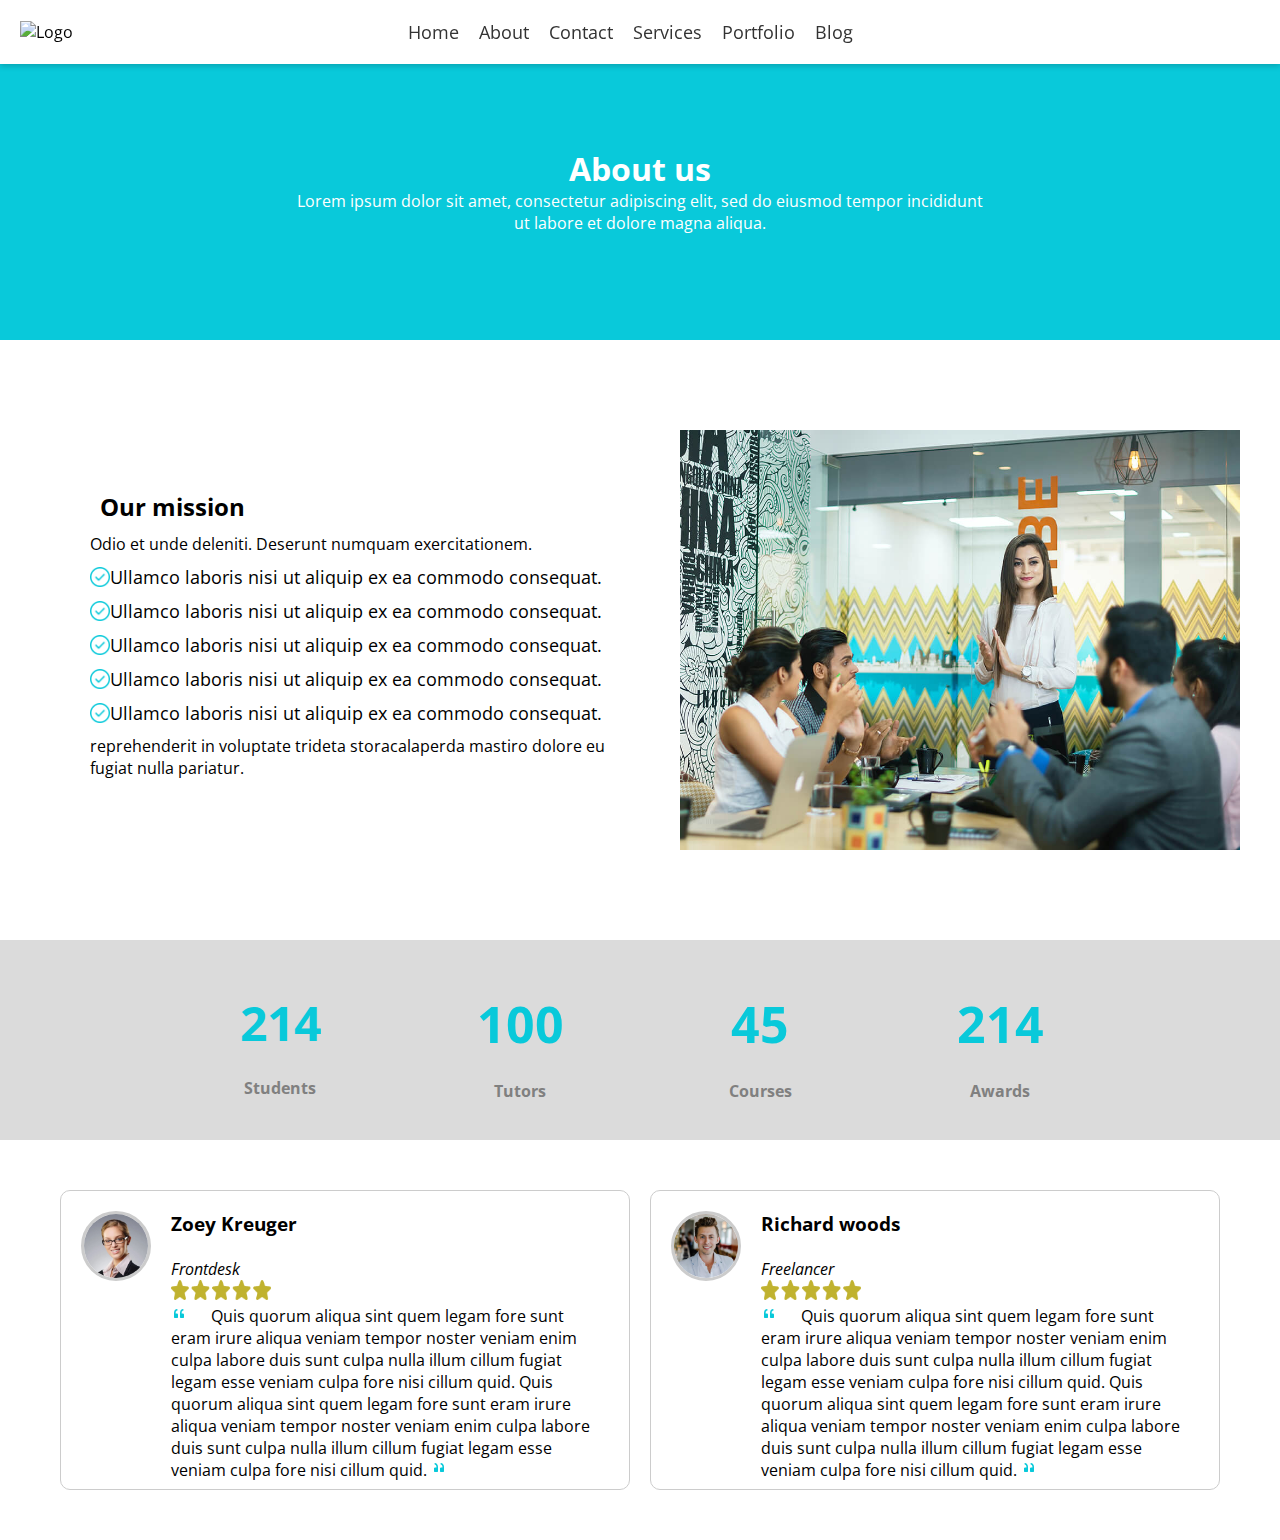
==== about.html @ 0c33c1e6 "dfv" ====
<!DOCTYPE html>
<html lang="en">
<head>
    <meta charset="UTF-8">
    <meta name="viewport" content="width=device-width, initial-scale=1.0">
    <title>Document</title>
    <link rel="stylesheet" href="style.css">
  <!-- fonts -->
    <link href="https://fonts.googleapis.com" rel="preconnect">
  <link href="https://fonts.gstatic.com" rel="preconnect" crossorigin>
  <link href="https://fonts.googleapis.com/css2?family=Open+Sans:ital,wght@0,300;0,400;0,500;0,600;0,700;0,800;1,300;1,400;1,500;1,600;1,700;1,800&family=Poppins:ital,wght@0,100;0,200;0,300;0,400;0,500;0,600;0,700;0,800;0,900;1,100;1,200;1,300;1,400;1,500;1,600;1,700;1,800;1,900&family=Raleway:ital,wght@0,100;0,200;0,300;0,400;0,500;0,600;0,700;0,800;0,900;1,100;1,200;1,300;1,400;1,500;1,600;1,700;1,800;1,900&display=swap" rel="stylesheet">

</head>
<body>
  <div class="aboutpage-container">
      <header id="header" class="header d-flex align-items-center sticky-top">
          <div class="container-fluid container-xl position-relative d-flex align-items-center">
      
            <a href="index.html" class="logo d-flex align-items-center me-auto">
              <!-- Uncomment the line below if you also wish to use an image logo -->
              <!-- <img src="assets/img/logo.png" alt=""> -->
              <!-- <h1 class="sitename">Mentor</h1> -->
            </a>
      
            <nav class="navbar">
              <div class="logo">
                <img src="" alt="Logo">
              </div>
              <ul>
                <li><a href="/index.html">Home</a></li>
                <li><a href="/about.html">About</a></li>
                <li><a href="#">Contact</a></li>
                <li><a href="#">Services</a></li>
                <li><a href="#">Portfolio</a></li>
                <li><a href="#">Blog</a></li>
              </ul>
            </nav>
            <!-- <a class="btn-getstarted" href="courses.html">Get Started</a> -->
      
          </div>
        </header>

        <div class="aboutpage-huge-hero">
          <h1>About us</h1>
          <p>Lorem ipsum dolor sit amet, consectetur adipiscing elit, sed do eiusmod tempor incididunt<br> ut labore et dolore magna aliqua.</p>
        </div>

        <section class="about-section">
          <div class="about-fill">
            <div class="about-text">
              <h2>Our mission</h2>
              <p>Odio et unde deleniti. Deserunt numquam exercitationem.</p>
                <li><img src="./img/check-mark.png" id="check-mark"> Ullamco laboris nisi ut aliquip ex ea commodo consequat. </li>
                <li><img src="./img/check-mark.png" id="check-mark"> Ullamco laboris nisi ut aliquip ex ea commodo consequat. </li>
                <li><img src="./img/check-mark.png" id="check-mark"> Ullamco laboris nisi ut aliquip ex ea commodo consequat. </li>
                <li><img src="./img/check-mark.png" id="check-mark"> Ullamco laboris nisi ut aliquip ex ea commodo consequat. </li>
                <li><img src="./img/check-mark.png" id="check-mark"> Ullamco laboris nisi ut aliquip ex ea commodo consequat. </li>
                <p>reprehenderit in voluptate trideta storacalaperda mastiro dolore eu fugiat nulla pariatur.</p>
            </div>
            <img src="./img/about-2.jpg">
          </div>
        </section>

        <section class="counting-numbers">
          <div class="counter-container">
            <div class="inner-counting-numbers">
              <h1 id="counter">0</h1>
              <br>
              <p id="counter-text"><b>Students</b></p>
            </div>
            <div class="inner-counting-numbers">
              <h1>0</h1>
              <br>
              <p id="counter-text"><b>Tutors</b></p>
            </div>
            <div class="inner-counting-numbers">
              <h1>0</h1>
              <br>
              <p id="counter-text"><b>Courses</b></p>
            </div>
            <div class="inner-counting-numbers">
              <h1>0</h1>
              <br>
              <p id="counter-text"><b>Awards</b></p>
            </div>
          </div>
        </section>


        <div class="outer-carousel-container">
          <div class="carousel-container">
            <div class="carousel-track">
              <div class="carousel-item">
                <img src="./img/testimonials/testimonials-1.jpg" id="testimonial-img">
                <div class="carousel-item-content">
                  <h3>Desmond Wesley</h3><br>
                  <p><i>Freelancer</i></p>
                  <img src="./img/rating stars.png" id="rating-stars">
                  <p>
                    <img src="./img/Quote.png">
                  <span>Quis quorum aliqua sint quem legam fore sunt eram irure aliqua veniam tempor noster veniam enim culpa labore duis sunt culpa nulla illum cillum fugiat legam esse veniam culpa fore nisi cillum quid. Quis quorum aliqua sint quem legam fore sunt eram irure aliqua veniam tempor noster veniam enim culpa labore duis sunt culpa nulla illum cillum fugiat legam esse veniam culpa fore nisi cillum quid.</span>
                  <img src="./img/quote2.png">
                  </p>
                </div>
              </div>

              <div class="carousel-item">
                <img src="./img/testimonials/testimonials-2.jpg" id="testimonial-img">
                <div class="carousel-item-content">
                  <h3>Anna Zoe</h3><br>
                  <p><i>Web developer</i></p>
                  <img src="./img/rating stars.png" id="rating-stars">
                  <p>
                    <img src="./img/Quote.png">
                  <span>Quis quorum aliqua sint quem legam fore sunt eram irure aliqua veniam tempor noster veniam enim culpa labore duis sunt culpa nulla illum cillum fugiat legam esse veniam culpa fore nisi cillum quid. Quis quorum aliqua sint quem legam fore sunt eram irure aliqua veniam tempor noster veniam enim culpa labore duis sunt culpa nulla illum cillum fugiat legam esse veniam culpa fore nisi cillum quid.</span>
                  <img src="./img/quote2.png">
                  </p>
                </div>
              </div>

              <div class="carousel-item">
                <img src="./img/testimonials/testimonials-3.jpg" id="testimonial-img">
                <div class="carousel-item-content">
                  <h3>Zoey  Kreuger</h3><br>
                  <p><i>Frontdesk</i></p>
                  <img src="./img/rating stars.png" id="rating-stars">
                  <p>
                    <img src="./img/Quote.png">
                  <span>Quis quorum aliqua sint quem legam fore sunt eram irure aliqua veniam tempor noster veniam enim culpa labore duis sunt culpa nulla illum cillum fugiat legam esse veniam culpa fore nisi cillum quid. Quis quorum aliqua sint quem legam fore sunt eram irure aliqua veniam tempor noster veniam enim culpa labore duis sunt culpa nulla illum cillum fugiat legam esse veniam culpa fore nisi cillum quid.</span>
                  <img src="./img/quote2.png">
                  </p>
                </div>
              </div>

              <div class="carousel-item">
                <img src="./img/testimonials/testimonials-4.jpg" id="testimonial-img">
                <div class="carousel-item-content">
                  <h3>Richard woods</h3><br>
                  <p><i>Freelancer</i></p>
                  <img src="./img/rating stars.png" id="rating-stars">
                  <p>
                    <img src="./img/Quote.png">
                  <span>Quis quorum aliqua sint quem legam fore sunt eram irure aliqua veniam tempor noster veniam enim culpa labore duis sunt culpa nulla illum cillum fugiat legam esse veniam culpa fore nisi cillum quid. Quis quorum aliqua sint quem legam fore sunt eram irure aliqua veniam tempor noster veniam enim culpa labore duis sunt culpa nulla illum cillum fugiat legam esse veniam culpa fore nisi cillum quid.</span>
                  <img src="./img/quote2.png">
                  </p>
                </div>
              </div>

              <div class="carousel-item">
                <img src="./img/testimonials/testimonials-5.jpg" id="testimonial-img">
                <div class="carousel-item-content">
                  <h3>John Larson</h3><br>
                  <p><i>Entrepreneur</i></p>
                  <img src="./img/rating stars.png" id="rating-stars">
                  <p>
                    <img src="./img/Quote.png">
                  <span>Quis quorum aliqua sint quem legam fore sunt eram irure aliqua veniam tempor noster veniam enim culpa labore duis sunt culpa nulla illum cillum fugiat legam esse veniam culpa fore nisi cillum quid. Quis quorum aliqua sint quem legam fore sunt eram irure aliqua veniam tempor noster veniam enim culpa labore duis sunt culpa nulla illum cillum fugiat legam esse veniam culpa fore nisi cillum quid.</span>
                  <img src="./img/quote2.png">
                  </p>
                </div>
              </div>
              
            </div>
          </div>
        </div>  
  </div>   
  <script src="/main.js"></script> 
</body>
</html>
---- style.css ----
*{
    padding: 0;
    margin: 0;
    box-sizing: border-box;
}
/* FONTS */
:root {
    --default-font: "Open Sans",  system-ui, -apple-system, "Segoe UI", Roboto, "Helvetica Neue", Arial, "Noto Sans", "Liberation Sans", sans-serif, "Apple Color Emoji", "Segoe UI Emoji", "Segoe UI Symbol", "Noto Color Emoji";
    --heading-font: "Raleway",  sans-serif;
    --nav-font: "Poppins",  sans-serif;
  }

body{
    font-family: var(--default-font);
}

.container{
    width:inherit;
    height: inherit;
}
/* HEAD START */
.navbar {
  position: fixed;
  top: 0;
  left: 0;
  width: 100%;
  background-color: #fff;
  padding: 10px;
  display: flex;
  justify-content: space-between;
  align-items: center;
  z-index: 1000;
  box-shadow: 0px 2px 6px rgba(0, 0, 0, 0.2);
}

.logo {
  position: absolute;
  left: 20px;
}

.logo img {
  width: 40px;
  height: 40px;
}

.navbar ul {
  list-style: none;
  margin: 0;
  padding: 0;
  display: flex;
  justify-content: center;
  width: 100%;
}

.navbar li {
  margin-right: 20px;
}

.navbar a {
  color: #333;
  text-decoration: none;
}

.navbar a:hover {
  color: #007bff;
}

.navbar a.active {
  color: #007bff;
}
/* HEAD END */


h2{
    padding: 10px;
    margin-right: 250px;
}

/* ***************HERO START**************** */
.pic{
    height: 600px;
    background-image: url(/img/hero-bg.jpg);
    background-size: cover;
    background-position-y: 20%; 
    display: flex;
    align-items: center;
}

.inner-pic{
    padding-left: 70px;
    color: white;
}

.get-started-btn{
    padding: 10px 20px 10px 20px;
    background-color: transparent;
    border: solid white 3px;
    border-radius: 20px;
    color: white;
}

.get-started-btn:hover{
  background-color: #09c9da;
  border-style: none;
}
/* ***************HERO END**************** */

.text-1{
  height: 450px;
  width: inherit;
  display: flex;
  margin-top: 50px;
}

.inner-text{
  height: 100%;
  width: 50%;
  margin-left: 50px;
}

.inner-text-img{
  height: 100%;
  width: 50%;
  margin-right: 50px;
  background-image: url(/img/about.jpg);
  background-size: cover;
}

.read-more{
  padding: 10px 20px 10px 20px;
  background-color: #09c9da;
  color: white;
  border-style: none;
  border-radius: 20px;
  cursor: pointer;
}

.read-more:hover{
  border: solid 2px;
  background-color: white;
  color: black;
  cursor: pointer;
}

.counting-numbers{
  width: 100%;
  height: 200px;
  display: flex;
  margin-top: 50px;
  background-color: #dbdbdb;
  justify-content: center;
  /* justify-content: space-between;  */
}

.inner-counting-numbers {
  width: 200px;
  padding: 30px;
  flex-direction: column; 
  align-items: center;
  justify-content: center;
  display: inline-block; 
  margin: 20px; 
  text-align: center;
}

.counter-container{
  display: flex;
  flex-direction: row;
}

#counter {
  font-size: 48px;
  font-weight: bold;
}

.counting {
  animation: count 2s ease-in-out;
}

.inner-counting-numbers h1 {
  font-size:  50px;
  font-weight: bold;
  color: #09c9da;
  text-align: center
}
.inner-counting-numbers p {
  text-align: center;
}

@keyframes count {
  0% {
    content: "0";
  }
  100% {
    content: "1550";
  }
}

#counter-text{
  color: grey;
}


/* **************WHY US************** */
.why-us-section{
  margin-top: 50px;
  height: 500px;
  padding: 30px;
  display: flex;
  /* justify-content: space-between; */
  justify-content: center;
}

.why-us-container{
  height: 100%;
  display: flex;
  justify-content: center;
  width: 100%;
}

.big-about-us{
  width: 350px;
  height: 100%;
  padding: 20px;
  display: flex;
  justify-content: center;
  flex-direction: column;
  background-color: #007bff;
  color: white;
}


#why-us-head{
  margin-bottom: 30px;
}

#why-us-text{
  margin-bottom: 40px;
}

.small-about-us{
  padding: 20px;
  height: inherit;
  width: 250px;
  text-align: center;
  margin-left: 20px;
  margin-right: 20px;
  border: solid 1px rgb(218, 218, 218);
}

#about-head{
  margin-bottom: 20px;
}

/* **************WHY US END************** */

/* **************FADE IN************** */
.small-about-us {
  opacity: 0;
  transform: translateY(20px);
  transition: opacity 0.5s, transform 0.5s;
}

.small-about-us.scroll-in {
  animation: fadeInAndSlideUp 1s forwards;
}

@keyframes fadeInAndSlideUp {
  0% {
    opacity: 0;
    transform: translateY(20px);
  }
  100% {
    opacity: 1;
    transform: translateY(0);
  }
}
/* ***********COURSES SECTION START********** */

.courses-section{
  width: 100;
  height: 700px;
  padding: 60px;
}

.course-container{
  display: flex;
  justify-content: space-between;
  height: 95%;
  margin-top: 10px;
}



.inner-courses{
  display: flex;
  flex-direction: column;
  border: solid 1px rgb(218, 218, 218);
  border-radius: 10px;
  height: 100%;
  width: 350px;
  transition: transform 0.5s;
}

.inner-courses:hover {
  transform: scale(1.1);
}

.pic-course{
  height: 50%;
}

#course-pic{
  width: 100%;
  height: 100%;
  border-radius:  10px 10px 0 0;
}

.course-content{
  height: 50%;
  padding: 15px;
}

.inner-course-head{
  height: 30px;
  display: flex;
  justify-content: space-between;
  margin-bottom: 20px;
}
#inner-course-head-price{
  font-size: 18px;
}

span{
  margin-left: 20px;
}

.course-name{
  height: 30px;
  padding-left: 20px;
  padding-right: 20px;
  padding-top: 5px;
  padding-bottom: 5px;
  background-color: #09c9da;
  color: white;
  border-radius: 5px;
  border-style: none;
  cursor: pointer;
}

#description{
  margin-bottom: 20px;
}

#pfp{
  height: 100%;
  width: 50px;
  border-radius: 50px;
}

.course-info-pfp{
  width:100px;
  height: 100%;
  display: flex;
  align-items: center;
}

.course-info{
  width: 100%;
  display: flex;
  flex-direction: row;
  height: 50px;
  margin-top: 10px;
}

.likes{
  height: 100%;
  margin-left: 112px;
  height: 100%;
  display: flex;
  align-items: center;
  justify-content: space-between;
}
.james{
  margin-left: 10px;
}

/* ***********COURSES SECTION END********** */


/* ***********TRAINERS SECTION START********** */

.trainers-section{
  height: 600px;
  padding: 60px;
}

.trainers-container{
  height: 100%;
  width: 100%;
  display: flex;
  justify-content: space-between;
}

.trainers-head{
  /* margin-bottom: 40px; */
  width: 100%;
  padding-left: 60px;
  color: #09c9da;
}

.inner-trainers{
  height: 100%;
  border: solid 1px rgb(218, 218, 218);
  width: 250px;
  border-radius:10px;
  transition: transform 1s
}

.inner-trainers:hover {
  transform: scale(1.2);
}

.inner-trainers-picture{
  height: 50%;
  background-position: cover;
  border-top-left-radius: 10px;
  border-top-right-radius: 10px;
}

#inner-trainers-image{
  height: 100%;
  width: 100%;
  border-top-left-radius: 10px;
  border-top-right-radius: 10px;
}

.trainers-content{
  padding: 20px;
  text-align: center;
  height: 50%;
  display: grid;
  place-items: center;
}


.contact-trainer{
  margin-top: 10px;
  color: white;
  background-color: #09c9da;
  border-style: none;
  height: 30px;
  width: 100px;
  border-radius: 10px;
  cursor: pointer;
}


/* ***********TRAINERS SECTION END********** */



/* ***********ABOUT PAGE START********** */

.aboutpage-container{
  height: 100%;
  width: 100%;
}

.aboutpage-huge-hero{
  height: 300px;
  width: 100%;
  margin-top: 40px;
  background-color: #09c9da;
  color: white;
  text-align: center;
  display: flex;
  justify-content: center;
  align-items: center;
  flex-direction: column;
}


.about-section{
  width: 100%;
  height: 500px;
  margin-top: 50px;
  padding: 40px;
}

.about-fill{
  height: 100%;
  width: 100%;
  display: flex;
}

.about-text{
  height: 100%;
  width: 70%;
  padding: 50px;
}

li{
  list-style: none;
  display: flex;
  align-items: center;
  margin-top: 10px;
  margin-bottom: 10px;
  font-size: 18px;
}

#check-mark{
  height: 20px;
  width: 20px;
}


/* **********Caurosel start*********** */

.outer-carousel-container{
  width: 100%;
  padding: 50px;
  height: 400px;
}

.carousel-container {
  width: 100%;
  overflow: hidden;
  height: 100%;
}

.carousel-track {
  display: flex;
  transition: transform 0.5s ease;
  height: 100%;
}

.carousel-item {
  flex: 0 0 calc(50% - 20px); 
  height: 100%; 
  padding: 20px;
  box-sizing: border-box;
  margin: 0 10px;
  border: 1px solid #ccc;
  display: flex;
  border-radius: 10px;
}

#testimonial-img{
  height: 70px;
  width: 70px;
  border-radius: 50px;
  border: solid 3px #ccc;
}

.carousel-item-content{
  width: 80%;
  margin-left:20px;
}

#rating-stars{
  width: 100px;
  height: 20px;
}





/* *********FOOTER*********** */
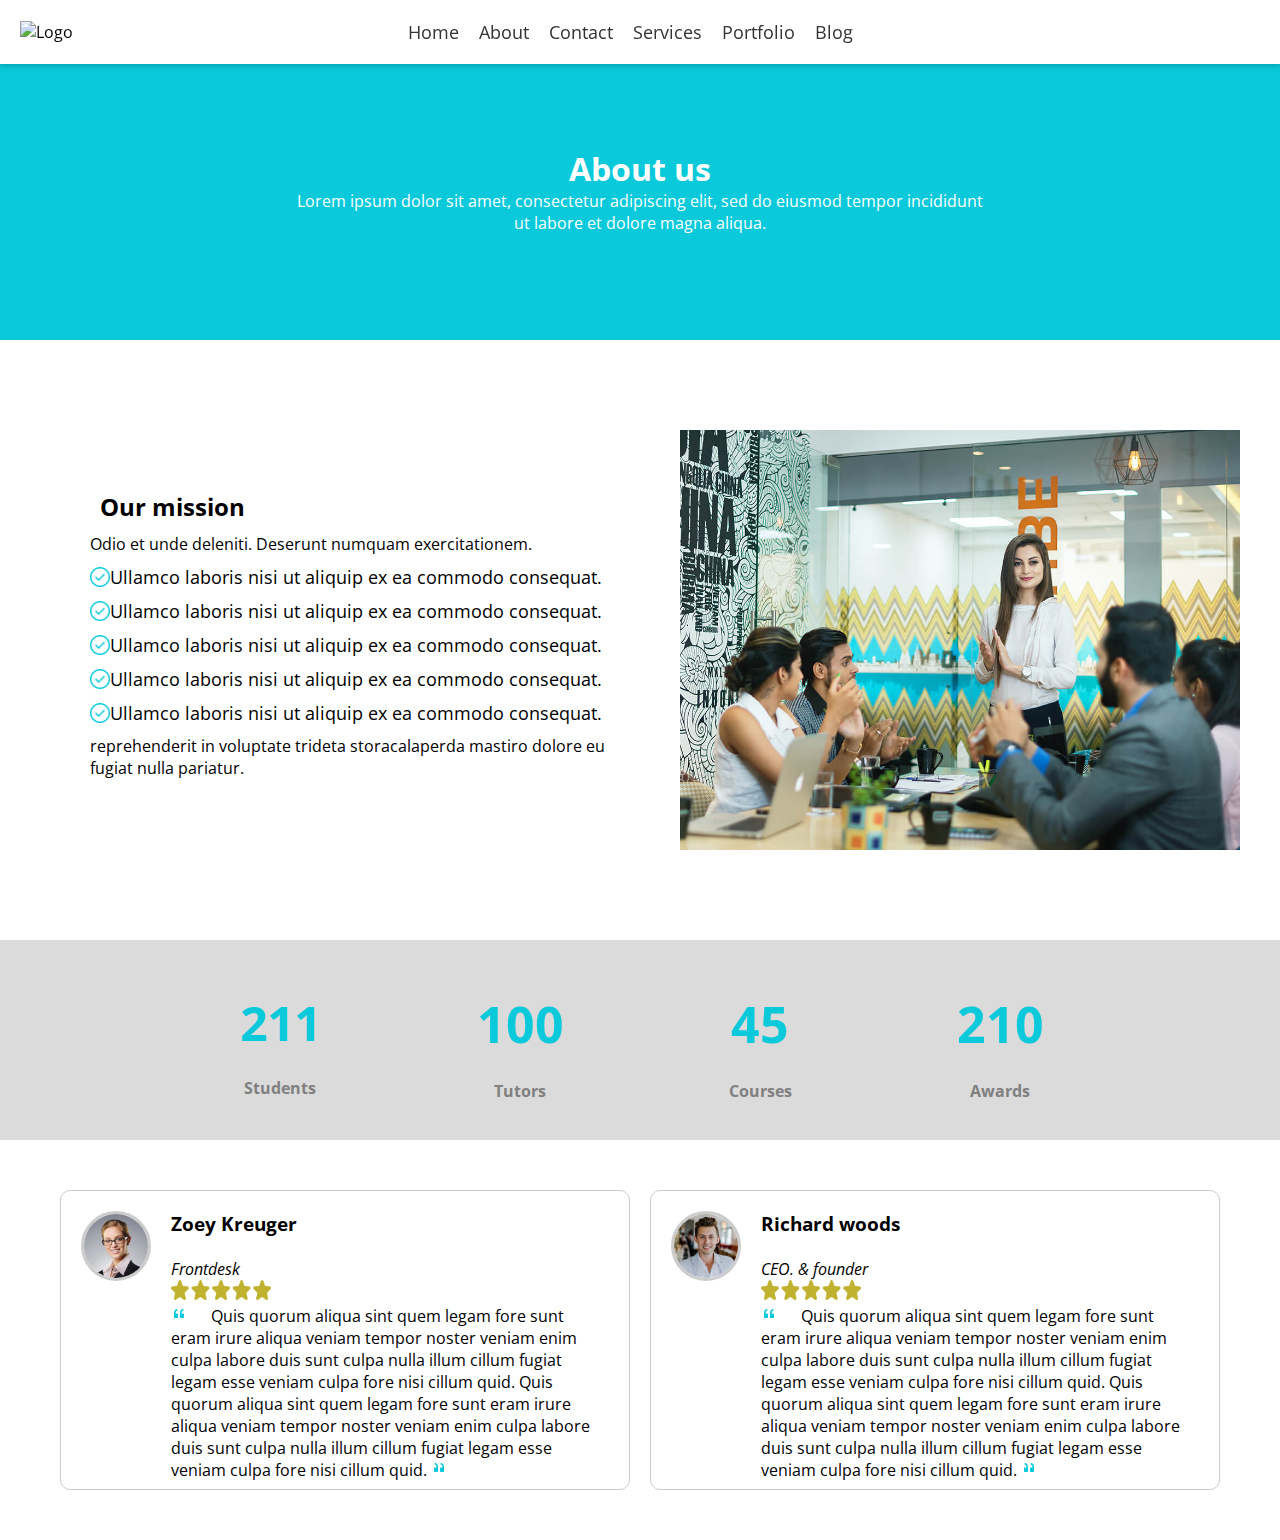
==== commit 915f71ab: "sd" ====
--- a/about.html
+++ b/about.html
@@ -136,7 +136,7 @@
                 <img src="./img/testimonials/testimonials-4.jpg" id="testimonial-img">
                 <div class="carousel-item-content">
                   <h3>Richard woods</h3><br>
-                  <p><i>Freelancer</i></p>
+                  <p><i>CEO. & founder</i></p>
                   <img src="./img/rating stars.png" id="rating-stars">
                   <p>
                     <img src="./img/Quote.png">
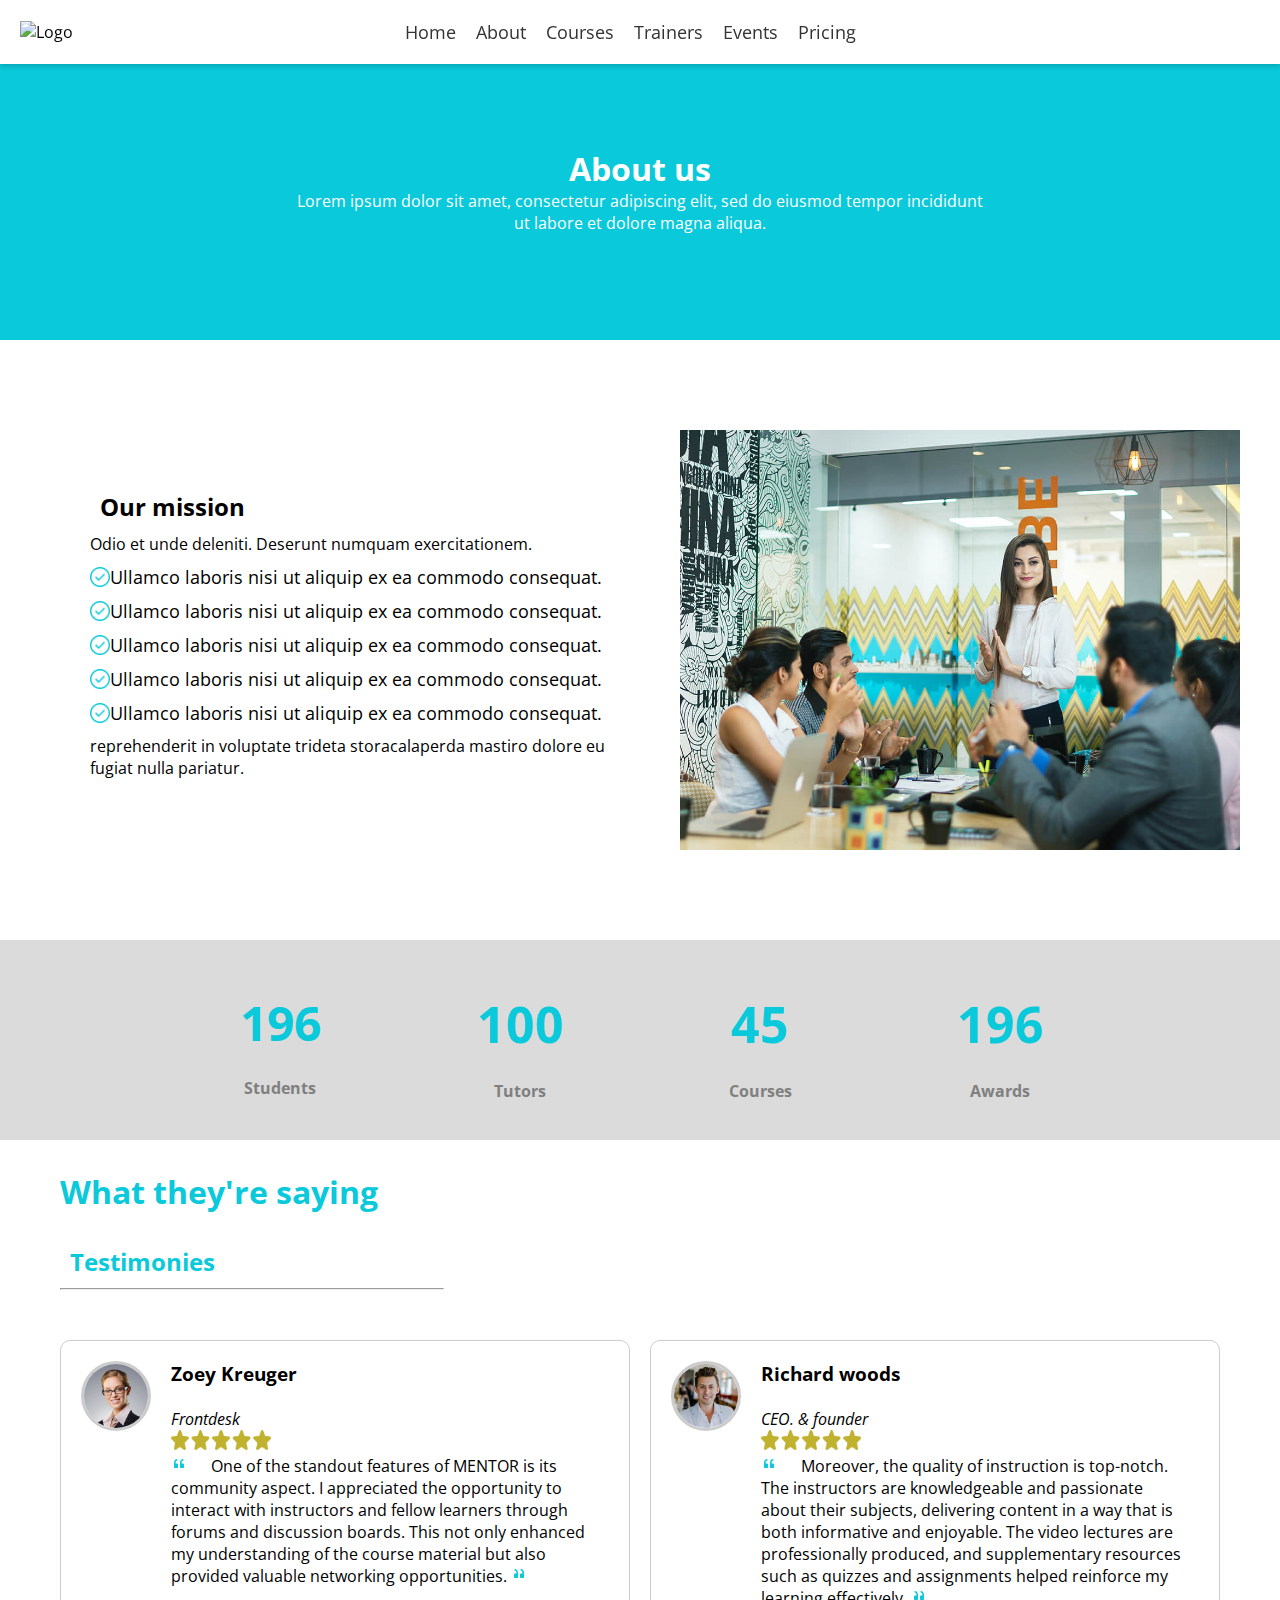
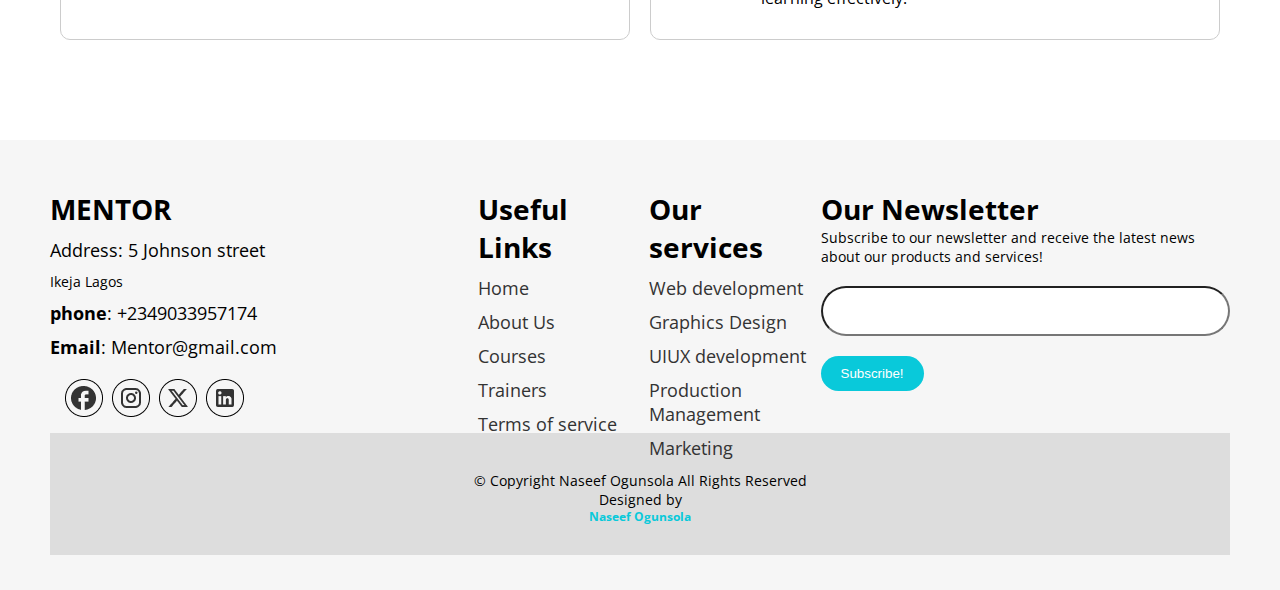
==== commit 349f0109: "dgt" ====
--- a/about.html
+++ b/about.html
@@ -29,10 +29,10 @@
               <ul>
                 <li><a href="/index.html">Home</a></li>
                 <li><a href="/about.html">About</a></li>
-                <li><a href="#">Contact</a></li>
-                <li><a href="#">Services</a></li>
-                <li><a href="#">Portfolio</a></li>
-                <li><a href="#">Blog</a></li>
+                <li><a href="/courses.html">Courses</a></li>
+                <li><a href="/trainers.html">Trainers</a></li>
+                <li><a href="#">Events</a></li>
+                  <li><a href="#">Pricing</a></li>
               </ul>
             </nav>
             <!-- <a class="btn-getstarted" href="courses.html">Get Started</a> -->
@@ -86,6 +86,11 @@
           </div>
         </section>
 
+        <div class="test">
+          <h1>What they're saying</h1><br>
+          <h2>Testimonies</h2><hr>
+
+        </div>
 
         <div class="outer-carousel-container">
           <div class="carousel-container">
@@ -98,7 +103,7 @@
                   <img src="./img/rating stars.png" id="rating-stars">
                   <p>
                     <img src="./img/Quote.png">
-                  <span>Quis quorum aliqua sint quem legam fore sunt eram irure aliqua veniam tempor noster veniam enim culpa labore duis sunt culpa nulla illum cillum fugiat legam esse veniam culpa fore nisi cillum quid. Quis quorum aliqua sint quem legam fore sunt eram irure aliqua veniam tempor noster veniam enim culpa labore duis sunt culpa nulla illum cillum fugiat legam esse veniam culpa fore nisi cillum quid.</span>
+                  <span>I have thoroughly enjoyed using MENTOR for my learning journey. This platform offers a diverse range of courses that cater to various interests and skill levels, making it suitable for both beginners and advanced learners alike.</span>
                   <img src="./img/quote2.png">
                   </p>
                 </div>
@@ -112,7 +117,7 @@
                   <img src="./img/rating stars.png" id="rating-stars">
                   <p>
                     <img src="./img/Quote.png">
-                  <span>Quis quorum aliqua sint quem legam fore sunt eram irure aliqua veniam tempor noster veniam enim culpa labore duis sunt culpa nulla illum cillum fugiat legam esse veniam culpa fore nisi cillum quid. Quis quorum aliqua sint quem legam fore sunt eram irure aliqua veniam tempor noster veniam enim culpa labore duis sunt culpa nulla illum cillum fugiat legam esse veniam culpa fore nisi cillum quid.</span>
+                  <span>The website's user interface is intuitive and easy to navigate, allowing me to browse through different categories and topics effortlessly. Each course is well-structured with clear learning objectives, comprehensive modules, and engaging content that kept me motivated throughout.</span>
                   <img src="./img/quote2.png">
                   </p>
                 </div>
@@ -126,7 +131,7 @@
                   <img src="./img/rating stars.png" id="rating-stars">
                   <p>
                     <img src="./img/Quote.png">
-                  <span>Quis quorum aliqua sint quem legam fore sunt eram irure aliqua veniam tempor noster veniam enim culpa labore duis sunt culpa nulla illum cillum fugiat legam esse veniam culpa fore nisi cillum quid. Quis quorum aliqua sint quem legam fore sunt eram irure aliqua veniam tempor noster veniam enim culpa labore duis sunt culpa nulla illum cillum fugiat legam esse veniam culpa fore nisi cillum quid.</span>
+                  <span>One of the standout features of MENTOR is its community aspect. I appreciated the opportunity to interact with instructors and fellow learners through forums and discussion boards. This not only enhanced my understanding of the course material but also provided valuable networking opportunities.</span>
                   <img src="./img/quote2.png">
                   </p>
                 </div>
@@ -140,7 +145,7 @@
                   <img src="./img/rating stars.png" id="rating-stars">
                   <p>
                     <img src="./img/Quote.png">
-                  <span>Quis quorum aliqua sint quem legam fore sunt eram irure aliqua veniam tempor noster veniam enim culpa labore duis sunt culpa nulla illum cillum fugiat legam esse veniam culpa fore nisi cillum quid. Quis quorum aliqua sint quem legam fore sunt eram irure aliqua veniam tempor noster veniam enim culpa labore duis sunt culpa nulla illum cillum fugiat legam esse veniam culpa fore nisi cillum quid.</span>
+                  <span>Moreover, the quality of instruction is top-notch. The instructors are knowledgeable and passionate about their subjects, delivering content in a way that is both informative and enjoyable. The video lectures are professionally produced, and supplementary resources such as quizzes and assignments helped reinforce my learning effectively.</span>
                   <img src="./img/quote2.png">
                   </p>
                 </div>
@@ -154,7 +159,7 @@
                   <img src="./img/rating stars.png" id="rating-stars">
                   <p>
                     <img src="./img/Quote.png">
-                  <span>Quis quorum aliqua sint quem legam fore sunt eram irure aliqua veniam tempor noster veniam enim culpa labore duis sunt culpa nulla illum cillum fugiat legam esse veniam culpa fore nisi cillum quid. Quis quorum aliqua sint quem legam fore sunt eram irure aliqua veniam tempor noster veniam enim culpa labore duis sunt culpa nulla illum cillum fugiat legam esse veniam culpa fore nisi cillum quid.</span>
+                  <span>Another aspect I found beneficial is the flexibility MENTOR offers. With on-demand access to courses, I could learn at my own pace and schedule, fitting my studies around other commitments.</span>
                   <img src="./img/quote2.png">
                   </p>
                 </div>
@@ -163,6 +168,67 @@
             </div>
           </div>
         </div>  
+
+
+
+        <section class="footer">
+          <div class="footer-container">
+            <div class="footer-row">
+              <div class="footer-col">
+                <h1>MENTOR</h1>
+                <ol>
+                  <li>Address: 5 Johnson street</li>
+                  Ikeja Lagos
+                  <br>
+                  <li><b>phone</b>: +2349033957174</li>
+                  <li><b>Email</b>: Mentor@gmail.com</li>
+                  <div class="socials">
+                    <a href="#"><img src="./img/facebook.png" id="socials"></a>
+                    <a href="#"><img src="./img/instagram.png" id="socials"></a>
+                    <a href="#"><img src="./img/twitter.png" id="socials"></a>
+                    <a href="#"><img src="./img/linked in.png" id="socials"></a>
+                  </div>
+                </ol>
+              </div>
+
+              <div class="footer-col2">
+                <H1>Useful Links</H1>
+                <li><a href="/index.html" id="footer-links">Home</a> </li>
+                <li><a href="/about.html" id="footer-links">About Us</a> </li>
+                <li><a href="/courses.html" id="footer-links">Courses</a> </li>
+                <li><a href="/index.html" id="footer-links">Trainers</a> </li>
+                <li><a href="/index.html" id="footer-links">Terms of service</a> </li>
+              </div>
+
+              <div class="footer-col2">
+                <H1>Our services</H1>
+                <li><a href="/index.html" id="footer-links">Web development</a> </li>
+                <li><a href="/about.html" id="footer-links">Graphics Design</a> </li>
+                <li><a href="/courses.html" id="footer-links">UIUX development</a> </li>
+                <li><a href="/index.html" id="footer-links">Production Management</a> </li>
+                <li><a href="/index.html" id="footer-links">Marketing</a> </li>
+              </div>
+
+              <div class="newsletter">
+                <h1>Our Newsletter</h1>
+                <p>Subscribe to our newsletter and receive the latest news about our products and services!</p>
+
+                <div class="newsletter-form">
+                  <form>
+                    <input type="text">
+                  </form>
+                </div>
+                <button id="subscribe"> Subscribe!</button>
+              </div>
+            </div>
+            <div class="copyright">
+              <br>
+              <br>
+             <p> © Copyright Naseef Ogunsola All Rights Reserved</p>
+            <p>Designed by <h5 id="copyright-name"><a href="https://zenmode281.github.io/social-links-profile-main/"> Naseef Ogunsola</a></h5></p>
+            </div>
+          </div>
+        </section>
   </div>   
   <script src="/main.js"></script> 
 </body>
--- a/style.css
+++ b/style.css
@@ -62,11 +62,11 @@
 }
 
 .navbar a:hover {
-  color: #007bff;
+  color: #09c9da;
 }
 
 .navbar a.active {
-  color: #007bff;
+  color: #09c9da;
 }
 /* HEAD END */
 
@@ -79,7 +79,7 @@
 /* ***************HERO START**************** */
 .pic{
     height: 600px;
-    background-image: url(/img/hero-bg.jpg);
+    background-image: url(./img/hero-bg.jpg);
     background-size: cover;
     background-position-y: 20%; 
     display: flex;
@@ -122,7 +122,7 @@
   height: 100%;
   width: 50%;
   margin-right: 50px;
-  background-image: url(/img/about.jpg);
+  background-image: url(./img/about.jpg);
   background-size: cover;
 }
 
@@ -133,6 +133,7 @@
   border-style: none;
   border-radius: 20px;
   cursor: pointer;
+  margin-top: 5px;
 }
 
 .read-more:hover{
@@ -460,6 +461,110 @@
 
 
 
+/* ***********FOOTER START********** */
+
+.footer{
+  width: 100%;
+  height: 450px;
+  margin-top: 50px;
+  padding: 50px;
+  font-size: 14px;
+  background-color: #f6f6f6;
+  display: flex;
+  flex-direction: column;
+}
+
+.footer-container{
+  height: 70%;
+  width: 100%;
+}
+
+.footer-row{
+  width: 100%;
+  height: 50%;
+  display: flex;
+}
+
+.footer-col{
+  width: 25%;
+  height: 100%;
+  margin-right: 150px;
+}
+
+.socials{
+  width: 100%;
+  margin-left: 10px;
+  margin-top: 20px;
+}
+
+#socials{
+  margin-left: 5px;
+}
+
+.footer-col2{
+  height: 100%;
+  width: 15%;
+  margin-left: 10px;
+}
+
+#footer-links{
+  color: #333;
+  text-decoration: none;
+}
+
+#footer-links:hover{
+  color: #09c9da;
+}
+
+.newsletter{
+  width: 450px;
+  margin-left: 10px;
+}
+
+.newsletter-form{
+  margin-top: 20px;
+  border-radius: 50px;
+  height: 50px;
+}
+
+input{
+  width: 100%;
+  height: 50px;
+  border-radius: 50px;
+}
+
+#subscribe{
+  background-color: #09c9da;
+  color: white;
+  padding-left: 20px;
+  padding-top: 10px;
+  padding-right: 20px;
+  padding-bottom: 10px;
+  margin-top: 20px;
+  border-radius: 50px;
+  border-style: none;
+  cursor: pointer;
+}
+
+.copyright{
+  width: 100%;
+  height: 50%;
+  margin-top: 120px;
+  background-color: rgb(221, 221, 221);
+  text-align: center;
+  display: flex;
+  align-items: center;
+  flex-direction: column;
+}
+
+#copyright-name{
+  color: #09c9da;
+}
+
+a {
+  text-decoration: none;
+  color: #09c9da;
+}
 /* ***********ABOUT PAGE START********** */
 
 .aboutpage-container{
@@ -514,6 +619,12 @@
   width: 20px;
 }
 
+.test{
+  color: #09c9da;
+  width: 30%;
+  margin-left: 60px;
+  margin-top: 30px;
+}
 
 /* **********Caurosel start*********** */
 
@@ -567,8 +678,78 @@
 
 
 
-/* *********FOOTER*********** */
-
-
-
-
+/* *********Trainers page start*********** */
+
+
+.trainers-page-section{
+  width: 100%;
+  height: 800px;
+  border: solid blue 3px;
+  padding: 80px;
+}
+
+
+.trainers-con{
+  height: 100%;
+  width: 100%;
+  border: solid red 2px;
+}
+
+
+
+.trainers-row{
+  border: solid green 2px;
+  width: 100%;
+  height: 50%;
+  display: flex;
+  justify-content: center;
+}
+
+.trainers-page-content{
+  border: solid blue 3px;
+  height: 100%;
+  width: 30%;
+  display: flex;
+  justify-content: center;
+  text-align: center;
+  align-items: center;
+  flex-direction: column;
+  margin-left: 10px;
+  margin-right: 10px;
+  padding: 10px;
+}
+
+#round-trainers{
+  border-radius: 50%;
+  height: 200px;
+  width: 200px;
+  margin-bottom: 10px;
+}
+
+
+.hover-pic {
+  position: relative;
+}
+
+.overlay {
+  position: absolute;
+  top: 0;
+  left: 0;
+  width: 100%;
+  height: 100%;
+  background-color: #000;
+  opacity: 0;
+  transition: opacity 0.3s;
+}
+
+.hover-pic:hover .overlay {
+  opacity: 0.5;
+}
+
+/* #trainers-page-contact-btn{
+  padding:10px 30px 10px 30px;
+  background-color: #09c9da;
+  color: white;
+  border-style: none;
+  margin-top: 10px;
+} */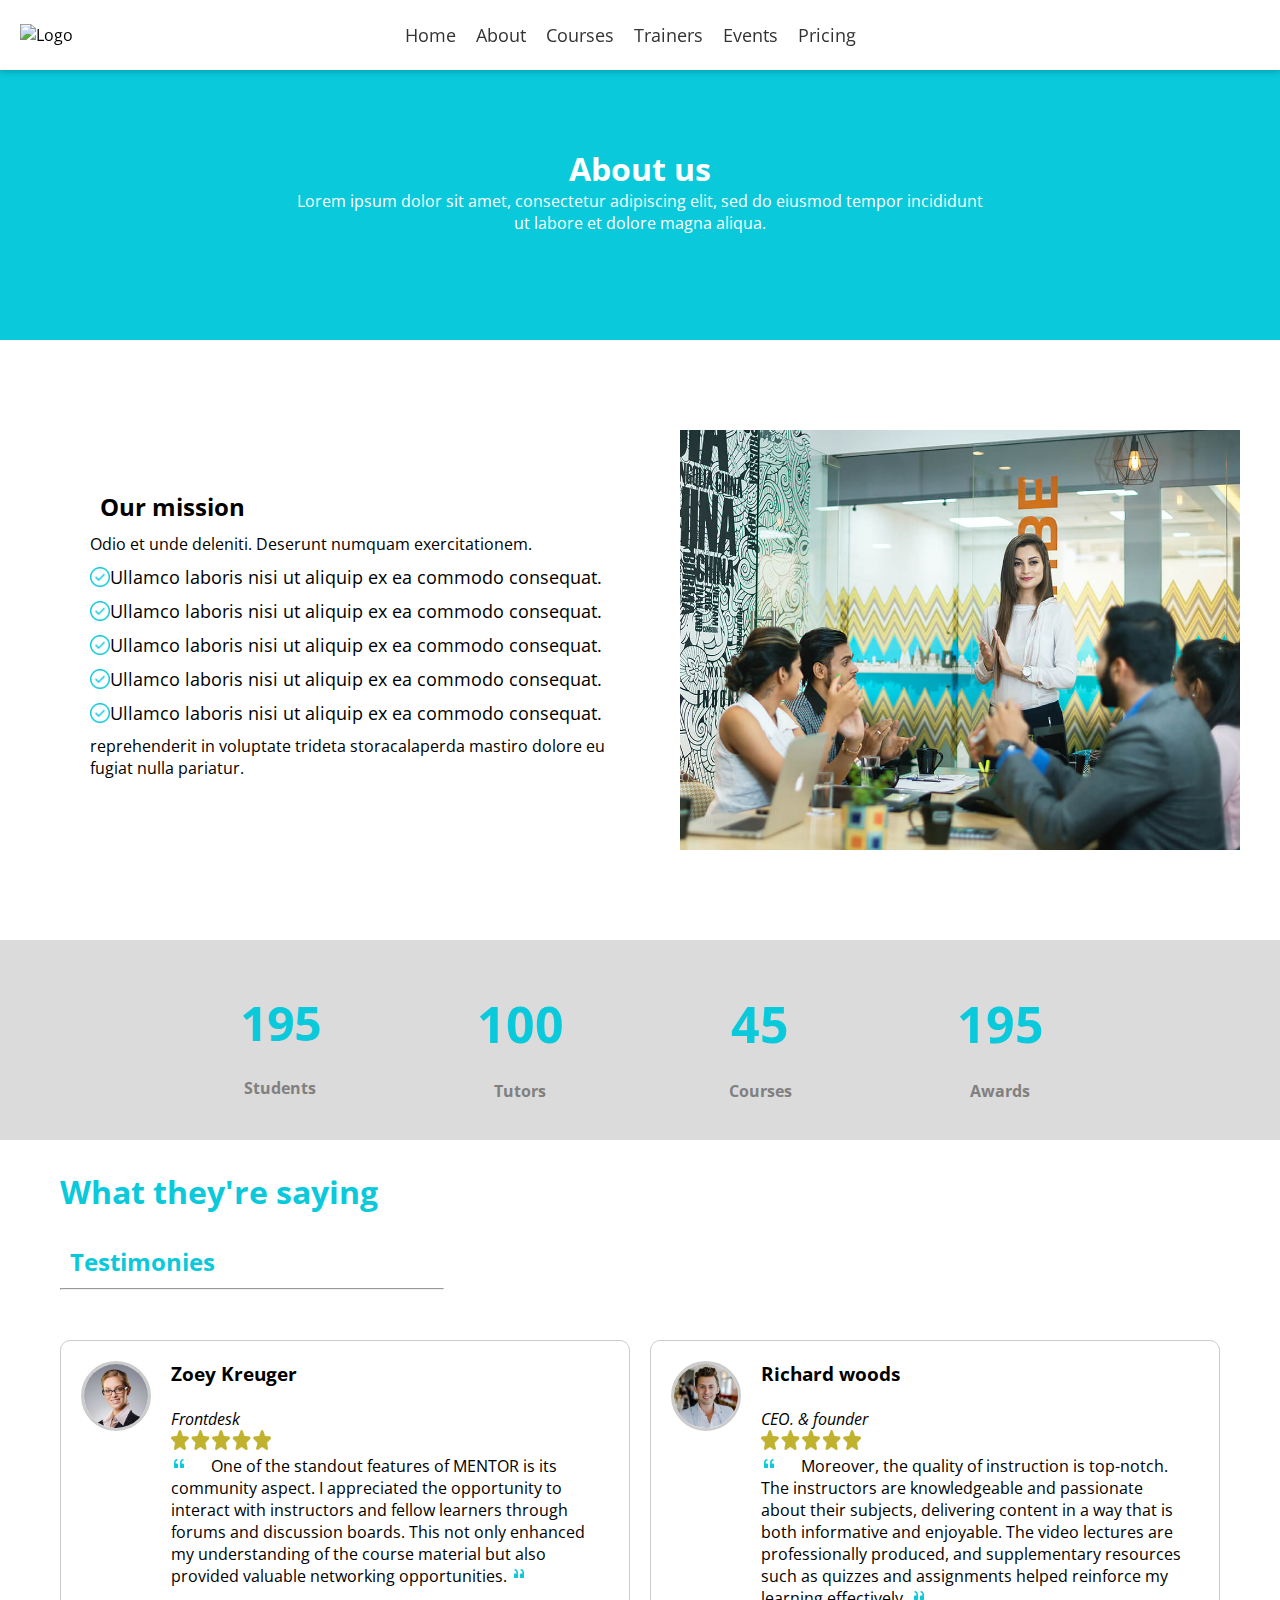
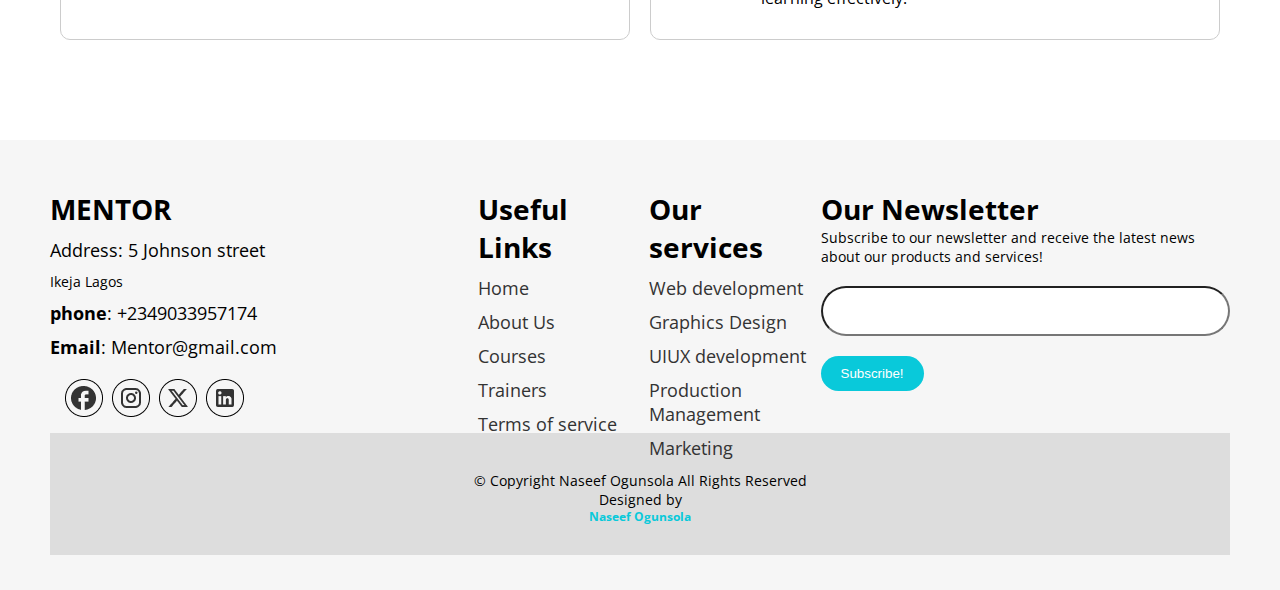
==== commit b26b2d72: "dff" ====
--- a/about.html
+++ b/about.html
@@ -13,32 +13,32 @@
 </head>
 <body>
   <div class="aboutpage-container">
-      <header id="header" class="header d-flex align-items-center sticky-top">
-          <div class="container-fluid container-xl position-relative d-flex align-items-center">
-      
-            <a href="index.html" class="logo d-flex align-items-center me-auto">
-              <!-- Uncomment the line below if you also wish to use an image logo -->
-              <!-- <img src="assets/img/logo.png" alt=""> -->
-              <!-- <h1 class="sitename">Mentor</h1> -->
-            </a>
-      
-            <nav class="navbar">
-              <div class="logo">
-                <img src="" alt="Logo">
-              </div>
-              <ul>
-                <li><a href="/index.html">Home</a></li>
-                <li><a href="/about.html">About</a></li>
-                <li><a href="/courses.html">Courses</a></li>
-                <li><a href="/trainers.html">Trainers</a></li>
-                <li><a href="#">Events</a></li>
-                  <li><a href="#">Pricing</a></li>
-              </ul>
-            </nav>
-            <!-- <a class="btn-getstarted" href="courses.html">Get Started</a> -->
-      
-          </div>
-        </header>
+    <header id="header" class="header d-flex align-items-center sticky-top">
+      <div class="container-fluid container-xl position-relative d-flex align-items-center">
+  
+        <a href="index.html" class="logo d-flex align-items-center me-auto">
+          <!-- Uncomment the line below if you also wish to use an image logo -->
+          <!-- <img src="assets/img/logo.png" alt=""> -->
+          <h1 class="sitename">Mentor</h1>
+        </a>
+  
+        <nav class="navbar">
+          <div class="logo">
+            <img src="" alt="Logo">
+          </div>
+          <ul>
+            <li><a href="/index.html">Home</a></li>
+            <li><a href="/about.html">About</a></li>
+            <li><a href="/courses.html">Courses</a></li>
+            <li><a href="/trainers.html ">Trainers</a></li>
+            <li><a href="/events.html">Events</a></li>
+            <li><a href="/pricing.html">Pricing</a></li>
+          </ul>
+        </nav>
+        <!-- <a class="btn-getstarted" href="courses.html">Get Started</a> -->
+  
+      </div>
+    </header>
 
         <div class="aboutpage-huge-hero">
           <h1>About us</h1>
--- a/style.css
+++ b/style.css
@@ -24,6 +24,7 @@
   top: 0;
   left: 0;
   width: 100%;
+  height: 70px;
   background-color: #fff;
   padding: 10px;
   display: flex;
@@ -684,7 +685,6 @@
 .trainers-page-section{
   width: 100%;
   height: 800px;
-  border: solid blue 3px;
   padding: 80px;
 }
 
@@ -692,13 +692,11 @@
 .trainers-con{
   height: 100%;
   width: 100%;
-  border: solid red 2px;
 }
 
 
 
 .trainers-row{
-  border: solid green 2px;
   width: 100%;
   height: 50%;
   display: flex;
@@ -706,7 +704,6 @@
 }
 
 .trainers-page-content{
-  border: solid blue 3px;
   height: 100%;
   width: 30%;
   display: flex;
@@ -716,35 +713,43 @@
   flex-direction: column;
   margin-left: 10px;
   margin-right: 10px;
-  padding: 10px;
+  padding-left: 10px;
+  padding-right: 10px;
+  font-size: small;
 }
 
 #round-trainers{
   border-radius: 50%;
-  height: 200px;
-  width: 200px;
+  height: 150px;
+  width: 150px;
   margin-bottom: 10px;
 }
 
-
-.hover-pic {
-  position: relative;
-}
-
-.overlay {
-  position: absolute;
-  top: 0;
-  left: 0;
-  width: 100%;
-  height: 100%;
-  background-color: #000;
-  opacity: 0;
-  transition: opacity 0.3s;
-}
-
-.hover-pic:hover .overlay {
-  opacity: 0.5;
-}
+#trainers-page-contact-btn{
+  color: white;
+  background-color: #09c9da;
+  padding-left: 25px;
+  padding-top: 10px;
+  padding-bottom: 10px;
+  padding-right: 25px;
+  border-radius: 50px;
+  border-style: none;
+  margin-top: 10px;
+}
+
+
+#trainers-page-contact-btn:hover {
+  background-color: white;
+  color: #09c9da;
+  border: solid grey 1px;
+  cursor: pointer;
+}
+
+
+
+
+
+
 
 /* #trainers-page-contact-btn{
   padding:10px 30px 10px 30px;
@@ -752,4 +757,167 @@
   color: white;
   border-style: none;
   margin-top: 10px;
-} */+} */
+
+
+/* *********Trainers page end*********** */
+
+
+
+
+/* *********Events page start*********** */
+
+.events-section{
+  height: 600px;
+  padding: 50px;
+  display: flex;
+  flex-direction: column;
+}
+
+.events-con{
+  height: 100%;
+  width: 100%;
+  display: flex;
+  flex-direction: row;
+  justify-content: space-between;
+}
+
+.inner-events{
+  height: 100%;
+  width: 40%;
+}
+
+#events-pic{
+  height: 70%;
+  width: 100%;
+  position: relative;
+}
+
+.events-text{
+  width: 400px;
+  height: 200px;
+  position: absolute;
+  transform: translate( 20%, -30%);
+  background-color: white;
+  text-align: center;
+  padding-top: 10px;
+  padding-left: 20px;
+  padding-right: 20px;
+  padding-bottom: 10px;
+  transition: ease 0.2s;
+  font-size: 13px;
+  box-shadow: 0px 4px 4px rgba(0, 0, 0, 0.25);
+}
+
+.events-text:hover{
+  color: white;
+  background-color: #09c9da;
+  box-shadow: 0px 8px 8px rgba(0, 0, 0, 0.5);
+}
+
+
+#events-btn{
+  background-color: #09c9da;
+  padding-top: 10px;
+  padding-bottom: 10px;
+  padding-left: 20px;
+  padding-right: 20px;
+  border-radius: 50px;
+  border:white 1px solid;
+  transition: ease 0.2s;
+  color: white;
+  margin-top: 10px;
+}
+
+#events-btn:hover{
+  background-color: white;
+  color: #09c9da;
+  cursor: pointer;
+}
+
+#eve-txt{
+  margin-top: 10px;
+}
+
+.events-con2{
+  width: 100%;
+  height: 500px;
+  display: flex;
+  justify-content: center;
+  padding: 20px;
+}
+
+/* .overlay {
+  position: absolute;
+  top: 50%;
+  left: 50%;
+  transform: translate(-50%, -50%);
+  width: 50%;
+  height: 50%;
+  background-color: rgba(255, 255, 255, 0.5);
+  text-align: center;
+  padding: 20px;
+} */
+
+
+
+/* *********scroll in*********** */
+
+.section {
+  opacity: 0;
+  transition: opacity 0.5s;
+}
+
+.section.scroll-in {
+  animation: fadeInAndSlideUp 1s forwards;
+}
+
+@keyframes fadeInAndSlideUp {
+  0% {
+    opacity: 0;
+    transform: translateY(20px);
+  }
+  100% {
+    opacity: 1;
+    transform: translateY(0);
+  }
+}
+
+
+/* *********Events page end*********** */
+
+/* *********Pricing page start*********** */
+
+.pricing-section{
+  height: 550px;
+  width: 100%;
+  border: solid red 2px;
+  padding: 50px;
+} 
+
+.pricing-con{
+  height: 100%;
+  width: 100%;
+  border: solid green 2px;
+  display: flex;
+  justify-content: space-between;
+}
+
+.inner-pricing{
+  height: 100%;
+  width: 300px;
+  border: #bcb9b9 solid 2px;
+  border-radius: 20px;
+}
+
+#pricing-head{
+  background-color: #ebebeb;
+  padding: 20px 15px;
+  border-top-left-radius: 18px;
+  border-top-right-radius: 18px;
+  text-align: center;
+  width: 100%;
+  color: #6b6969;
+}
+
+#pricing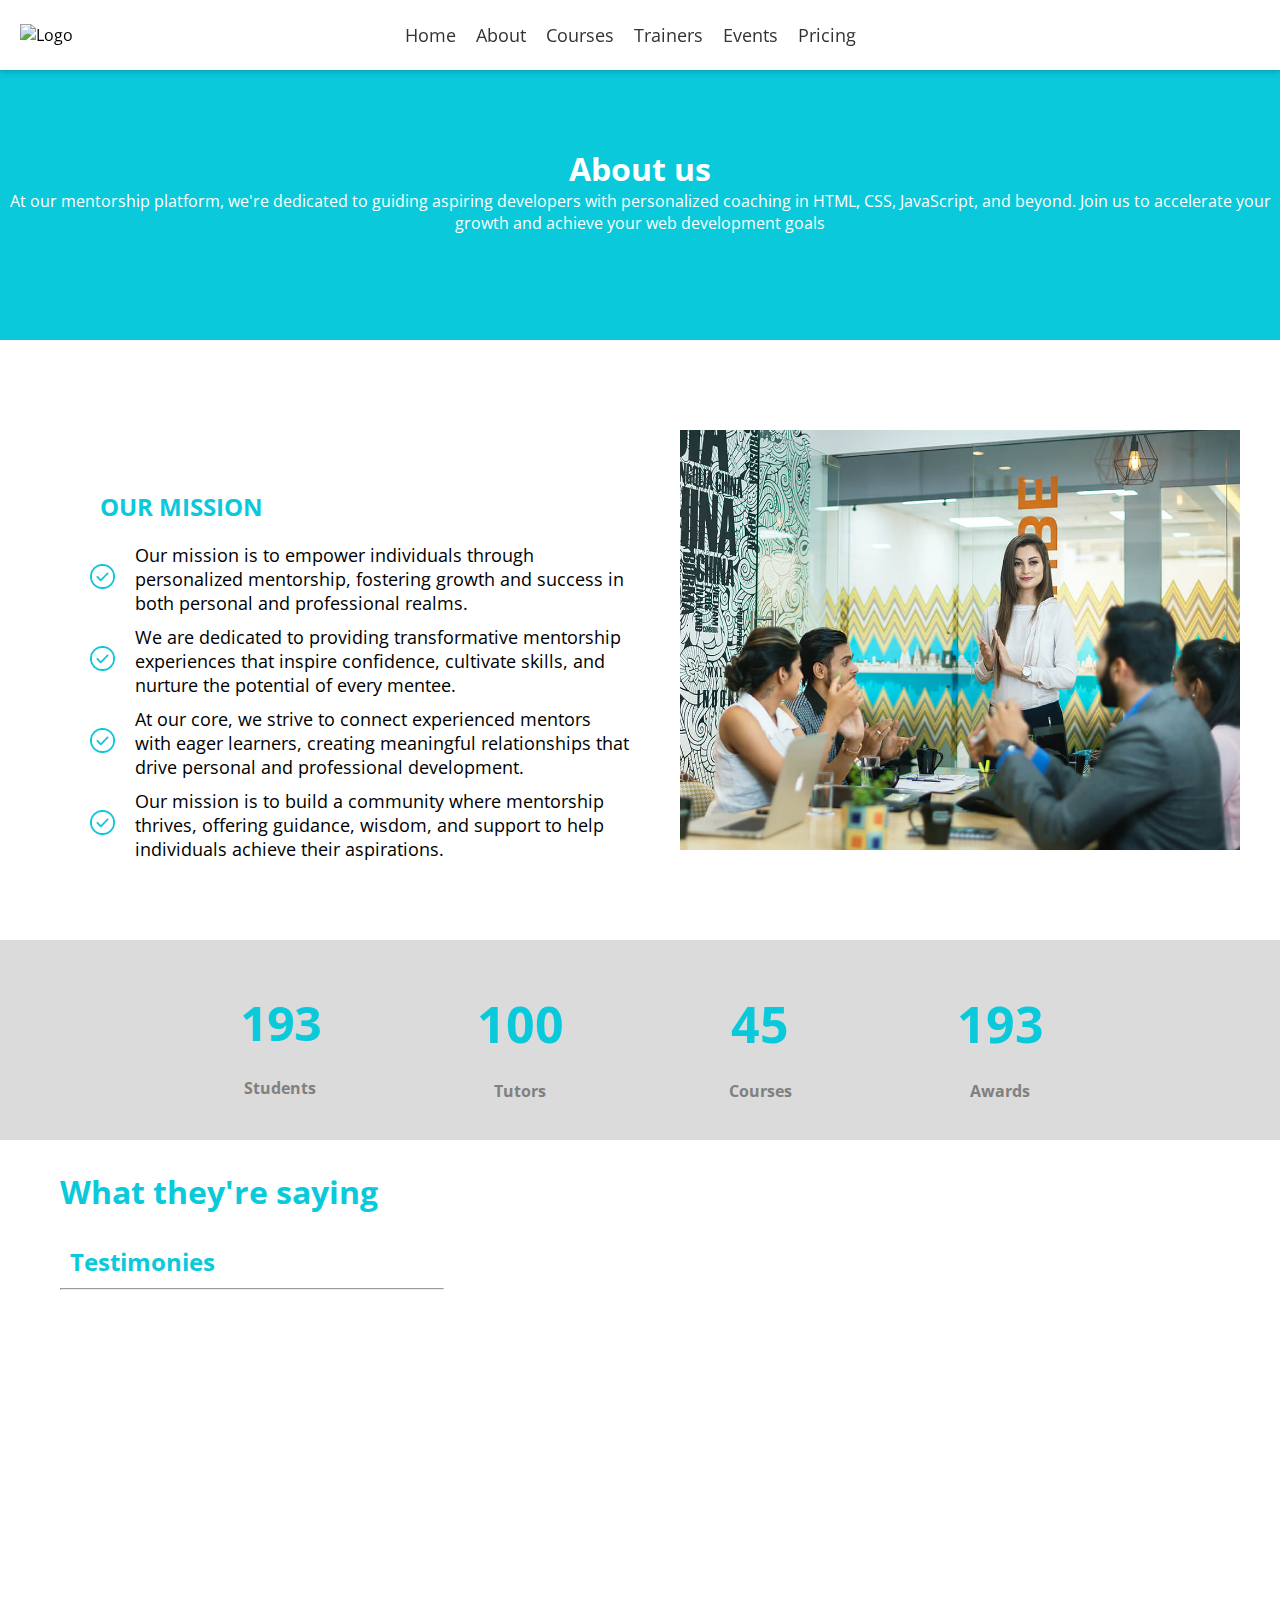
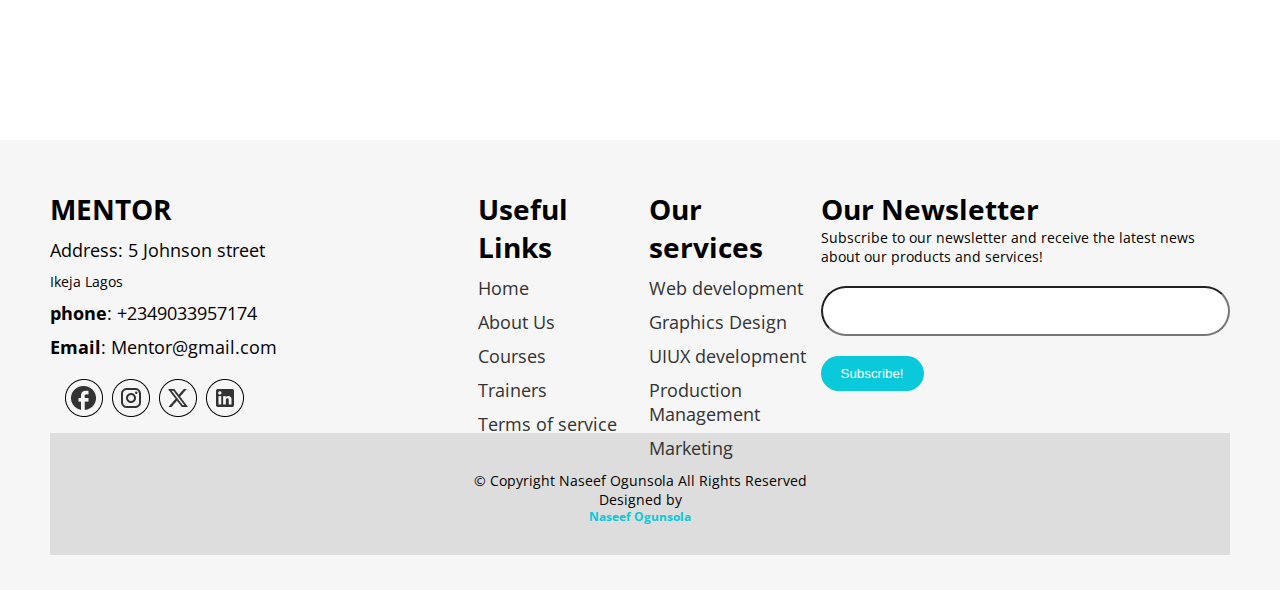
==== commit 61279084: "ujj" ====
--- a/about.html
+++ b/about.html
@@ -42,20 +42,20 @@
 
         <div class="aboutpage-huge-hero">
           <h1>About us</h1>
-          <p>Lorem ipsum dolor sit amet, consectetur adipiscing elit, sed do eiusmod tempor incididunt<br> ut labore et dolore magna aliqua.</p>
+          <p>At our mentorship platform, we're dedicated to guiding aspiring developers with personalized coaching in HTML, CSS, JavaScript, and beyond. Join us to accelerate your growth and achieve your web development goals</p>
         </div>
 
         <section class="about-section">
           <div class="about-fill">
             <div class="about-text">
-              <h2>Our mission</h2>
-              <p>Odio et unde deleniti. Deserunt numquam exercitationem.</p>
-                <li><img src="./img/check-mark.png" id="check-mark"> Ullamco laboris nisi ut aliquip ex ea commodo consequat. </li>
-                <li><img src="./img/check-mark.png" id="check-mark"> Ullamco laboris nisi ut aliquip ex ea commodo consequat. </li>
-                <li><img src="./img/check-mark.png" id="check-mark"> Ullamco laboris nisi ut aliquip ex ea commodo consequat. </li>
-                <li><img src="./img/check-mark.png" id="check-mark"> Ullamco laboris nisi ut aliquip ex ea commodo consequat. </li>
-                <li><img src="./img/check-mark.png" id="check-mark"> Ullamco laboris nisi ut aliquip ex ea commodo consequat. </li>
-                <p>reprehenderit in voluptate trideta storacalaperda mastiro dolore eu fugiat nulla pariatur.</p>
+              <h2 id="colored-head">OUR MISSION</h2>
+                            <ul>
+                <li><i><img src="./img/check-mark.png" style="height: 25px; width: 25px;"> </i> <span>Our mission is to empower individuals through personalized mentorship, fostering growth and success in both personal and professional realms.</span></li>
+                <li><i><img src="./img/check-mark.png" style="height: 25px; width: 25px;"></i> <span>We are dedicated to providing transformative mentorship experiences that inspire confidence, cultivate skills, and nurture the potential of every mentee.</span></li>
+                <li><i><img src="./img/check-mark.png" style="height: 25px; width: 25px;"></i> <span>At our core, we strive to connect experienced mentors with eager learners, creating meaningful relationships that drive personal and professional development.</span></li>
+                <li><i><img src="./img/check-mark.png" style="height: 25px; width: 25px;"></i> <span>Our mission is to build a community where mentorship thrives, offering guidance, wisdom, and support to help individuals achieve their aspirations.</span></li>
+              </ul>
+                
             </div>
             <img src="./img/about-2.jpg">
           </div>
--- a/style.css
+++ b/style.css
@@ -98,11 +98,13 @@
     border: solid white 3px;
     border-radius: 20px;
     color: white;
+    transition: ease 0.2s;
 }
 
 .get-started-btn:hover{
-  background-color: #09c9da;
-  border-style: none;
+  background-color: white;
+  color: rgb(150, 149, 149);
+  cursor: pointer;
 }
 /* ***************HERO END**************** */
 
@@ -135,12 +137,13 @@
   border-radius: 20px;
   cursor: pointer;
   margin-top: 5px;
+  transition: ease 0.2s;
 }
 
 .read-more:hover{
-  border: solid 2px;
+  border: solid #09c9da 2px;
   background-color: white;
-  color: black;
+  color: #09c9da;
   cursor: pointer;
 }
 
@@ -257,13 +260,13 @@
 /* **************WHY US END************** */
 
 /* **************FADE IN************** */
-.small-about-us {
+.small-about-us,  .inner-trainers, .carousel-container, .trainers-row{
   opacity: 0;
   transform: translateY(20px);
   transition: opacity 0.5s, transform 0.5s;
 }
 
-.small-about-us.scroll-in {
+.small-about-us.scroll-in,  .inner-trainers.scroll-in, .carousel-container.scroll-in, .trainers-row.scroll-in{
   animation: fadeInAndSlideUp 1s forwards;
 }
 
@@ -289,7 +292,7 @@
   display: flex;
   justify-content: space-between;
   height: 95%;
-  margin-top: 10px;
+  margin-top: 40px;
 }
 
 
@@ -383,6 +386,9 @@
   align-items: center;
   justify-content: space-between;
 }
+#heart{
+  margin-left: 10px;
+}
 .james{
   margin-left: 10px;
 }
@@ -390,10 +396,13 @@
 /* ***********COURSES SECTION END********** */
 
 
+#colored-head{
+  color: #09c9da;
+}
 /* ***********TRAINERS SECTION START********** */
 
 .trainers-section{
-  height: 600px;
+  height: 620px;
   padding: 60px;
 }
 
@@ -455,6 +464,14 @@
   width: 100px;
   border-radius: 10px;
   cursor: pointer;
+  transition: 0.2s easew;
+}
+
+
+.contact-trainer:hover{
+  border: #09c9da solid 2px;
+  color: #09c9da;
+  background-color: white;
 }
 
 
@@ -891,23 +908,26 @@
 .pricing-section{
   height: 550px;
   width: 100%;
-  border: solid red 2px;
+  border:  red 2px;
   padding: 50px;
 } 
 
 .pricing-con{
   height: 100%;
   width: 100%;
-  border: solid green 2px;
+  border:  green 2px;
   display: flex;
   justify-content: space-between;
 }
 
 .inner-pricing{
-  height: 100%;
+  height: 87%;
   width: 300px;
   border: #bcb9b9 solid 2px;
   border-radius: 20px;
+  display: flex;
+  align-items: center;
+  flex-direction: column;
 }
 
 #pricing-head{
@@ -920,4 +940,119 @@
   color: #6b6969;
 }
 
-#pricing+#pricing-head-paid{
+  background-color: #09c9da;
+  padding: 20px 15px;
+  border-top-left-radius: 18px;
+  border-top-right-radius: 18px;
+  text-align: center;
+  width: 100%;
+  color: white;
+}
+
+
+#price{
+  font-size: 25px;
+  width: 100%;
+  text-align: center;
+  margin-top: 30px;
+}
+
+#fade-txt{
+  opacity: 0.5;
+}
+
+#pricing-bene{
+  margin-top: 20px;
+}
+
+.pricing-btn{
+  width: 100%;
+  height: 50px;
+  background-color: #ebebeb;
+  display: flex;
+  justify-content: center;
+  align-items:center;
+  border-bottom-left-radius: 18px;
+  border-bottom-right-radius: 18px;
+  margin-top: 10px;
+}
+
+#p-c{
+  padding: 5px 15px;
+  color: white;
+  background-color: #09c9da;
+  border-radius: 20px;
+  border-style: none;
+  transition: ease 0.2s;
+}
+
+#p-c:hover{
+  background-color: white;
+  color: #09c9da;
+  cursor: pointer;
+}
+
+#course-link{
+  color: white;
+}
+
+
+
+/* *********Pricing page end*********** */
+
+
+
+/* *********course-details page start*********** */
+
+
+.course-details-section{
+  height: 800px;
+  width: 100%;
+  padding: 60px;
+  display: flex;
+}
+
+.course-explanation{
+  height: 100%;
+  width: 65%;
+  padding: 20px;
+}
+
+.course-small{
+  width: 35%;
+  height: 100%;
+  padding: 20px;
+}
+
+#course-details-pic{
+  width: 100%;
+}
+
+.smaller-course{
+  background-color: #eaeaea;
+  height: 50px;
+  display: flex;
+  justify-content: space-between;
+  align-items: center;
+  padding-left: 20px;
+  padding-right: 20px;
+  border-radius: 5px;
+  margin-bottom: 15px;
+}
+
+.small-course-txt{
+  color: #09c9da;
+}
+
+.course-details-head{
+  width: 600px;
+}
+
+#colored-line{
+  height: 2px;
+  background-color: #09c9da;
+  border: #09c9da ;
+  border-radius: 5px;
+  margin-bottom: 20px;
+}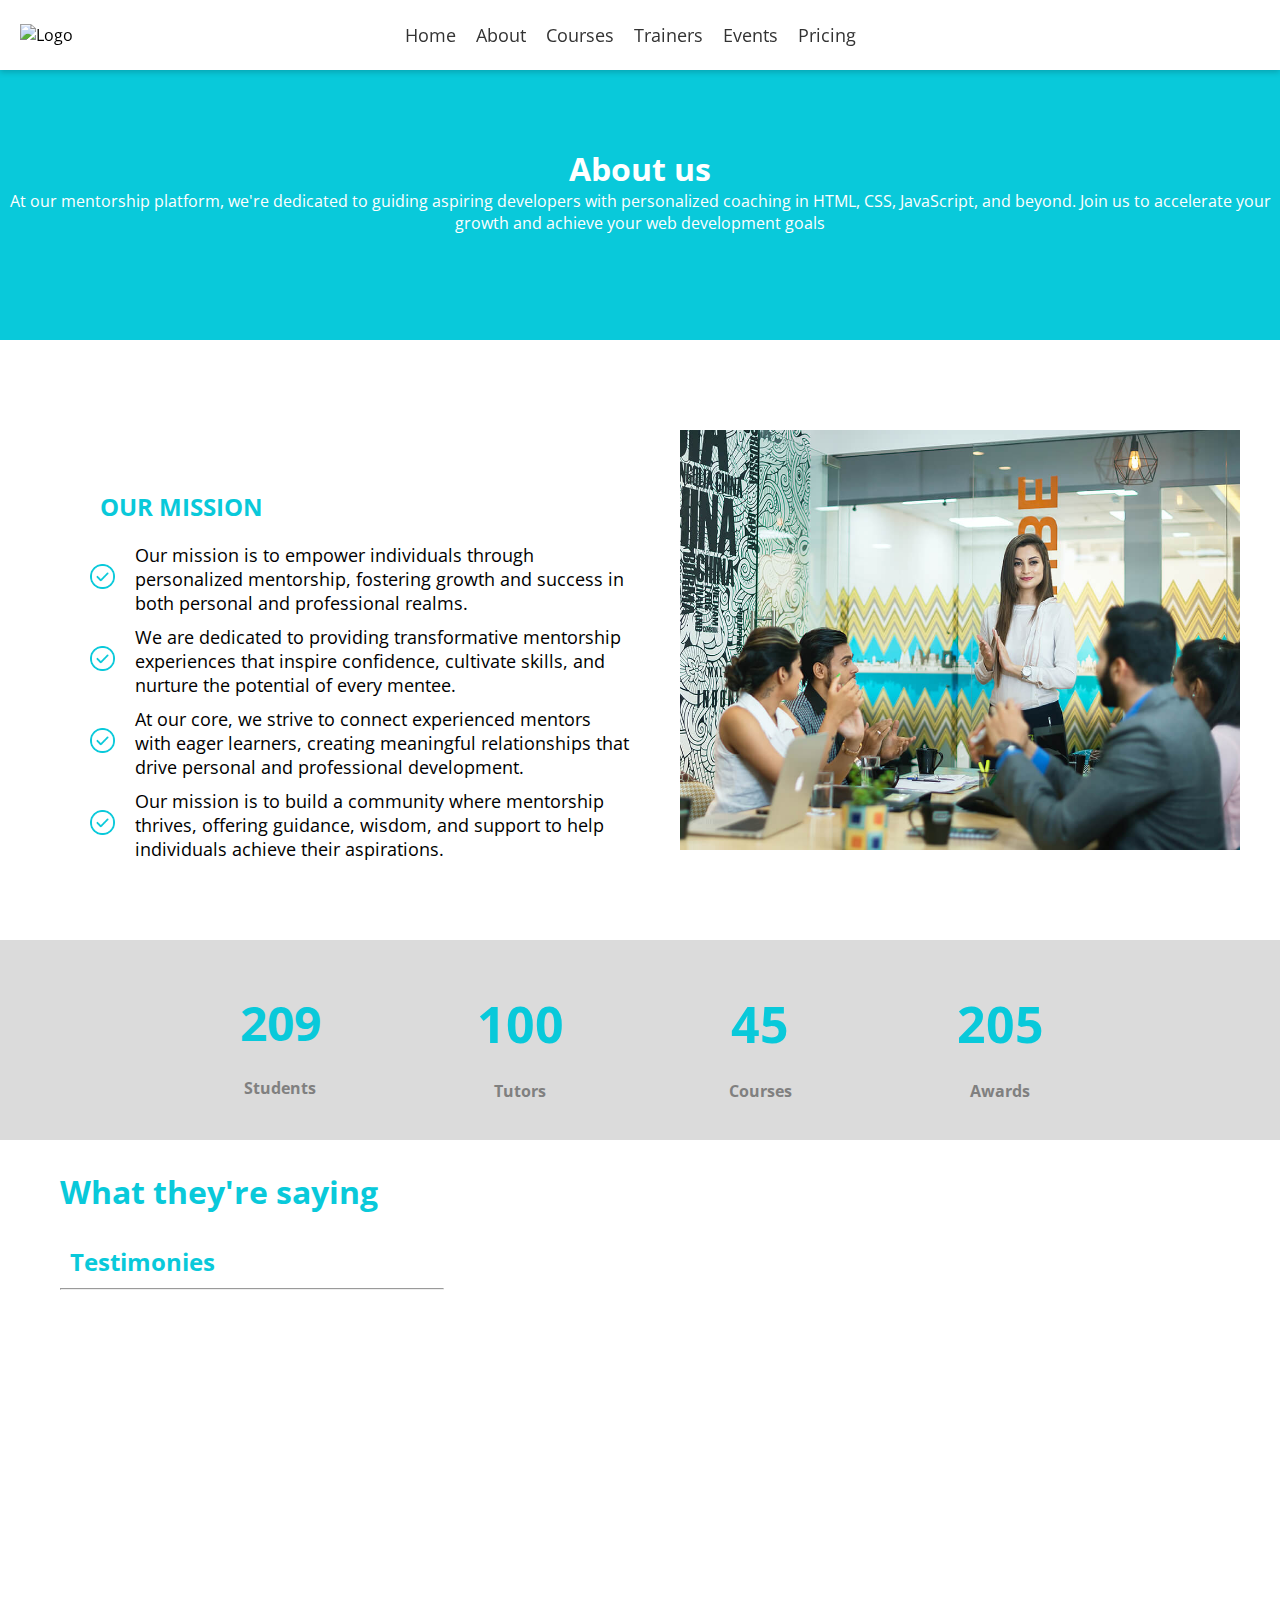
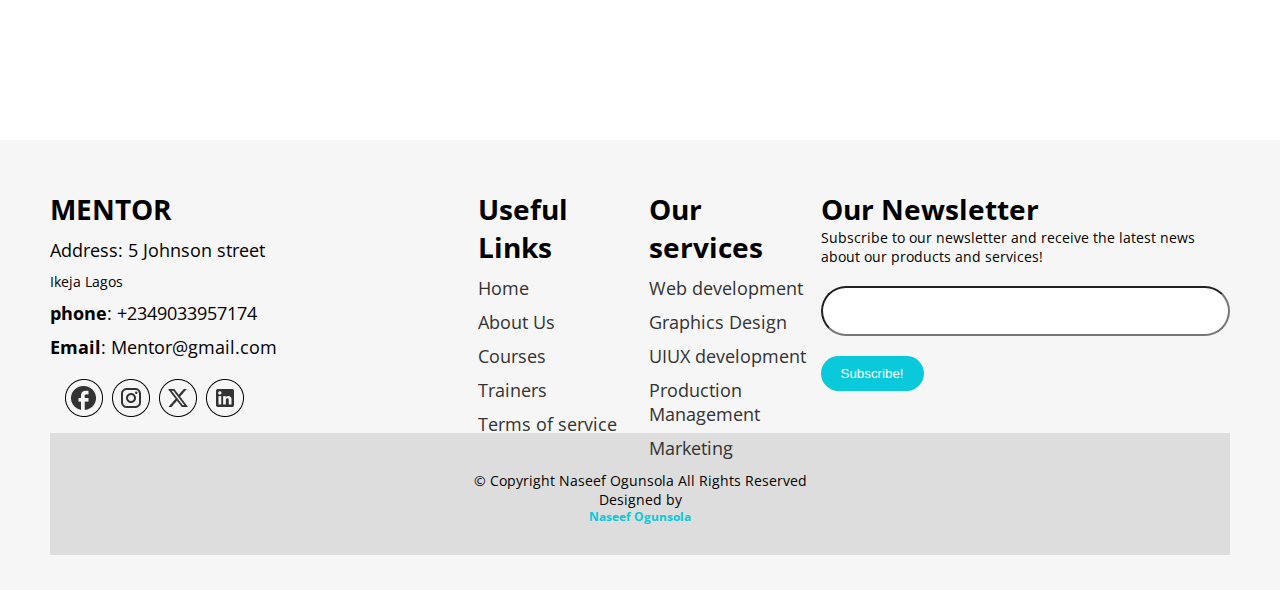
==== commit ebb97105: "vfg" ====
--- a/about.html
+++ b/about.html
@@ -218,7 +218,7 @@
                     <input type="text">
                   </form>
                 </div>
-                <button id="subscribe"> Subscribe!</button>
+              <a href="/pricing.html"><button id="subscribe"> Subscribe!</button></a>
               </div>
             </div>
             <div class="copyright">
--- a/style.css
+++ b/style.css
@@ -464,7 +464,7 @@
   width: 100px;
   border-radius: 10px;
   cursor: pointer;
-  transition: 0.2s easew;
+  transition: 0.2s ease;
 }
 
 
@@ -549,6 +549,7 @@
   width: 100%;
   height: 50px;
   border-radius: 50px;
+  padding: 10px;
 }
 
 #subscribe{
@@ -752,13 +753,14 @@
   border-radius: 50px;
   border-style: none;
   margin-top: 10px;
+  transition: 0.2s ease;
 }
 
 
 #trainers-page-contact-btn:hover {
   background-color: white;
   color: #09c9da;
-  border: solid grey 1px;
+  border: solid #09c9da 1px;
   cursor: pointer;
 }
 
@@ -1027,6 +1029,7 @@
 
 #course-details-pic{
   width: 100%;
+  height: 400px;
 }
 
 .smaller-course{
@@ -1055,4 +1058,58 @@
   border: #09c9da ;
   border-radius: 5px;
   margin-bottom: 20px;
+}
+
+#events-link{
+  text-decoration: none;
+  color: white;
+}
+
+
+#events-link:hover{
+  color: #09c9da;
+}
+
+
+/* *********course-details page end*********** */
+
+
+/* *********checkout page start*********** */
+
+
+.checkout-section{
+  height: 800px;
+  width: 100%;
+  border: solid red 1px;
+  padding: 50px;
+}
+
+.checkout-container{
+  border: solid blue 1px;
+  height: 100%;
+  display: flex;
+  justify-content: center;
+  align-items: center;
+}
+
+.checkout-form-con{
+  height: 100%;
+  width: 80%;
+  background-color: #efebeb;
+  border-radius: 20px;
+  padding: 20px;
+}
+
+.horizontal-space{
+  border: blue solid 1px;
+  margin-top: 50px;
+  height: 90px;
+  display: flex;
+  justify-content: space-between;
+  align-items: center;
+}
+
+#name{
+  width: 400px;
+  border-radius: 5px;
 }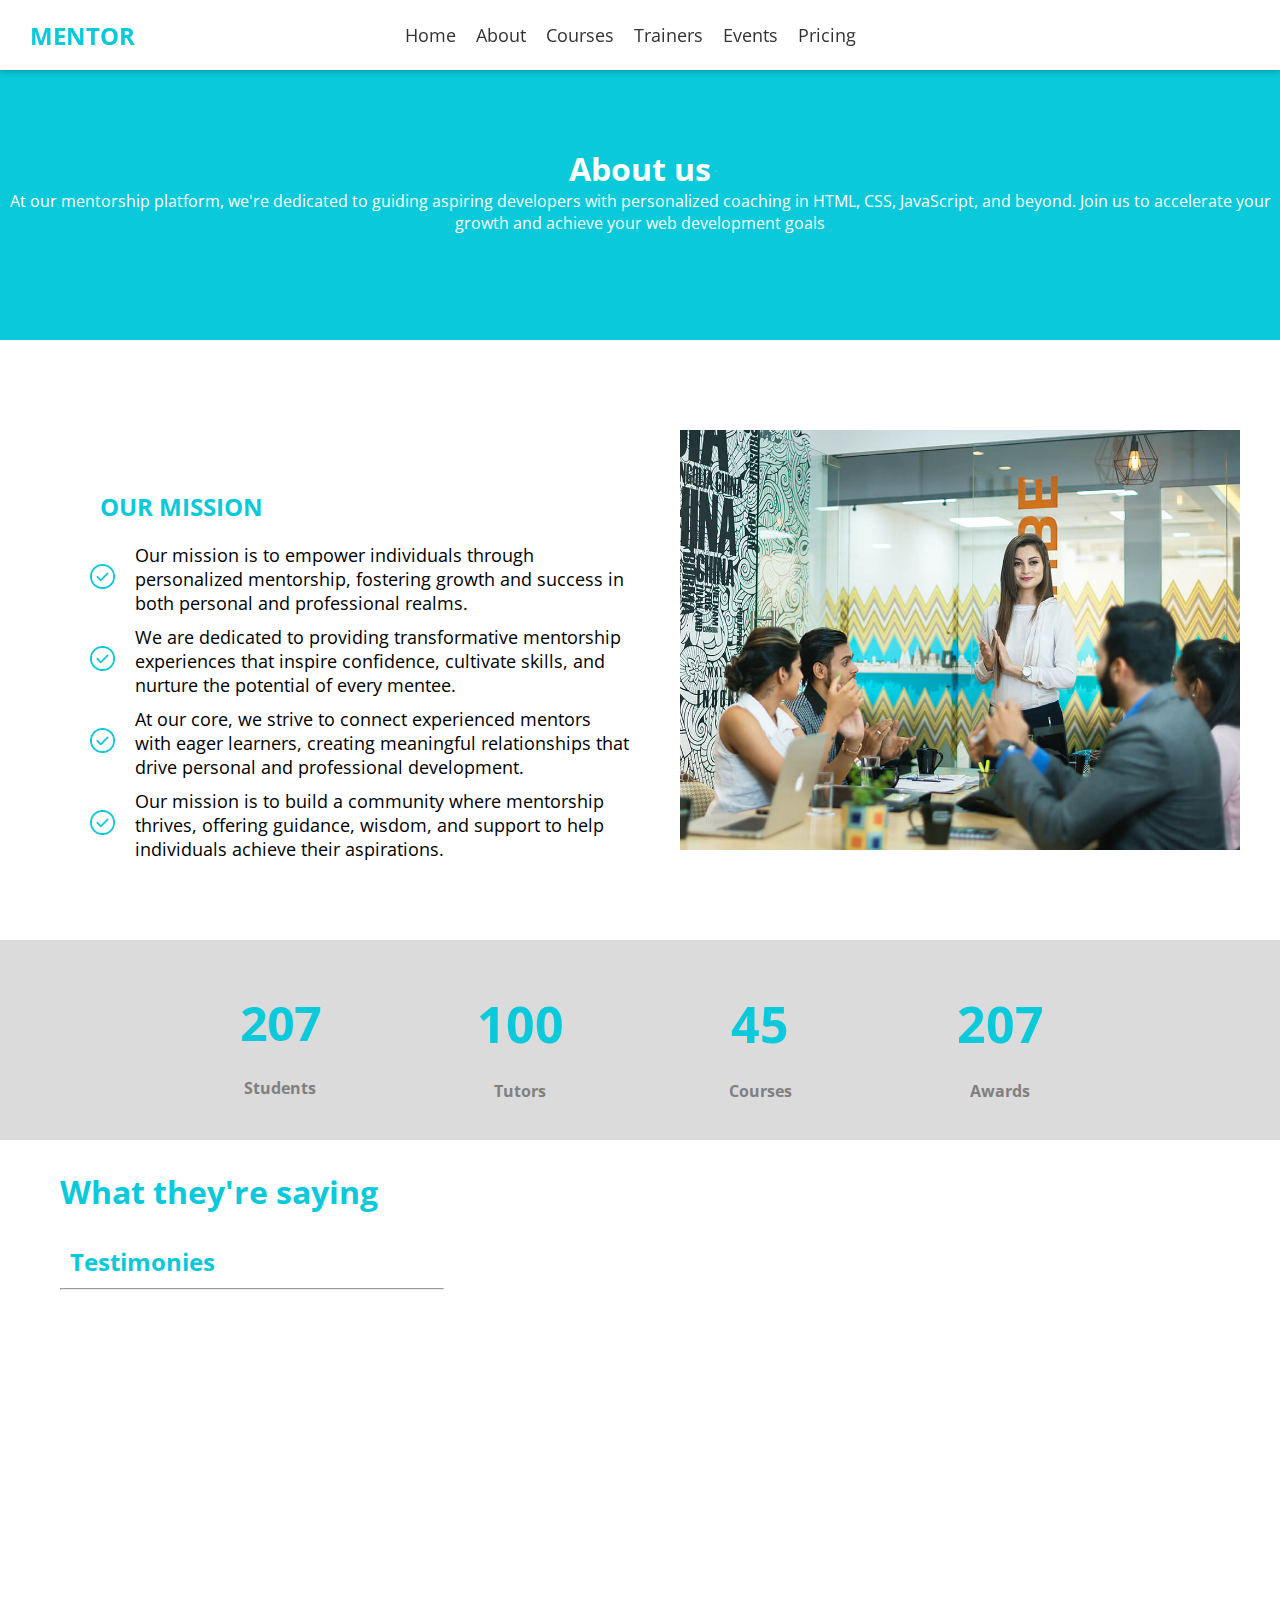
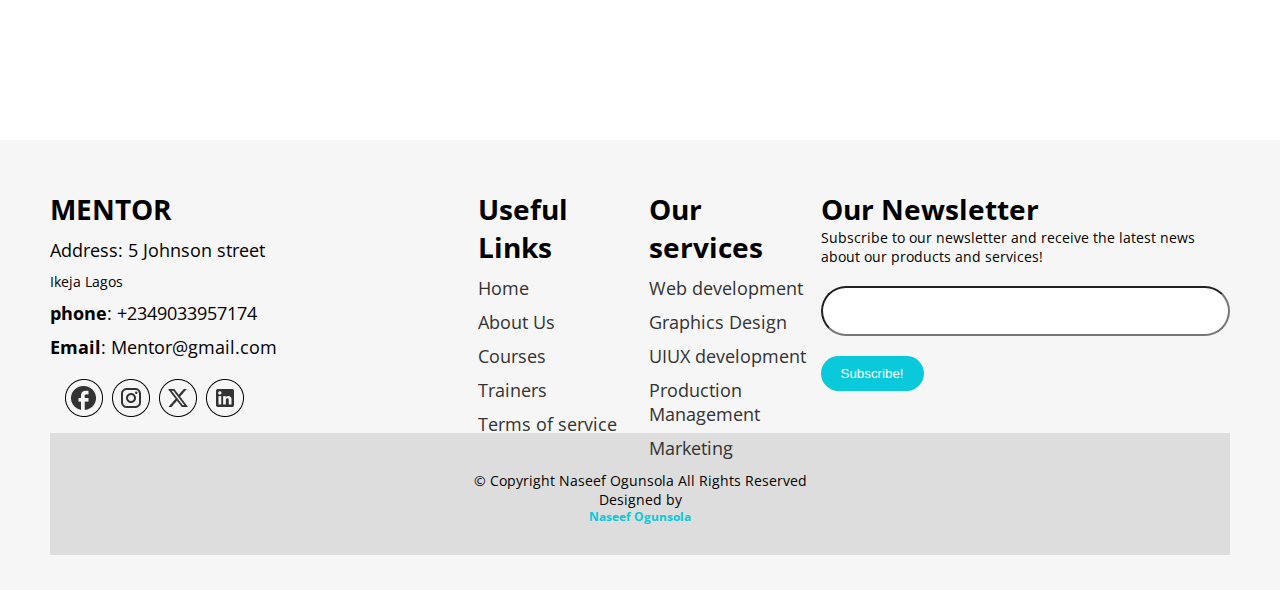
==== commit 6c9e2826: "GHFGH" ====
--- a/about.html
+++ b/about.html
@@ -24,7 +24,7 @@
   
         <nav class="navbar">
           <div class="logo">
-            <img src="" alt="Logo">
+            <h2 id="colored-head-txt">MENTOR</h2>
           </div>
           <ul>
             <li><a href="/index.html">Home</a></li>
--- a/style.css
+++ b/style.css
@@ -1078,14 +1078,12 @@
 
 
 .checkout-section{
-  height: 800px;
-  width: 100%;
-  border: solid red 1px;
+  height: 830px;
+  width: 100%;
   padding: 50px;
 }
 
 .checkout-container{
-  border: solid blue 1px;
   height: 100%;
   display: flex;
   justify-content: center;
@@ -1101,15 +1099,92 @@
 }
 
 .horizontal-space{
-  border: blue solid 1px;
   margin-top: 50px;
   height: 90px;
   display: flex;
   justify-content: space-between;
   align-items: center;
+  width: 100%;
+  padding-left: 60px;
+  padding-right: 60px;
 }
 
 #name{
-  width: 400px;
+  width: 100%;
   border-radius: 5px;
+}
+
+.left-horizontal{
+  width:40%;
+}
+
+#label-txt{
+  margin-bottom: 10px;
+}
+
+.second-horizontal, .third-horizontal{
+  width: 100%;
+  height: 90px;
+  margin-top: 30px;
+  padding-left: 60px;
+  padding-right: 60px;
+}
+
+.inner-horizontal{
+  width: 40%;
+  height: 50px;
+}
+
+.third-horizontal{
+  display: flex;
+  justify-content: space-between;
+}
+
+#card-type{
+  height: 50px;
+  width: 200px;
+}
+
+.inner-horizontal1{
+  display: flex;
+  align-items: center;
+  flex-direction: column;
+}
+
+#colored-head-txt{
+  color: #09c9da;
+}
+
+.colored-head-space{
+  display: flex;
+  justify-content: center;
+  width: 100%;
+}
+
+
+.checkout-btn-space{
+  width: 100%;
+  margin-top: 50px;
+  height: 50px;
+  display: flex;
+  justify-content: center;
+  align-items: center;
+}
+
+
+.checkout-btn{
+  padding: 10px 100px 10px 100px;
+  color: white;
+  background-color: #09c9da;
+  border-style: none;
+  border-radius: 50px;
+  cursor: pointer;
+  transition: 0.2s ease;
+}
+
+
+.checkout-btn:hover{
+  background-color: white;
+  color: #09c9da;
+  border: solid 1px #09c9da;
 }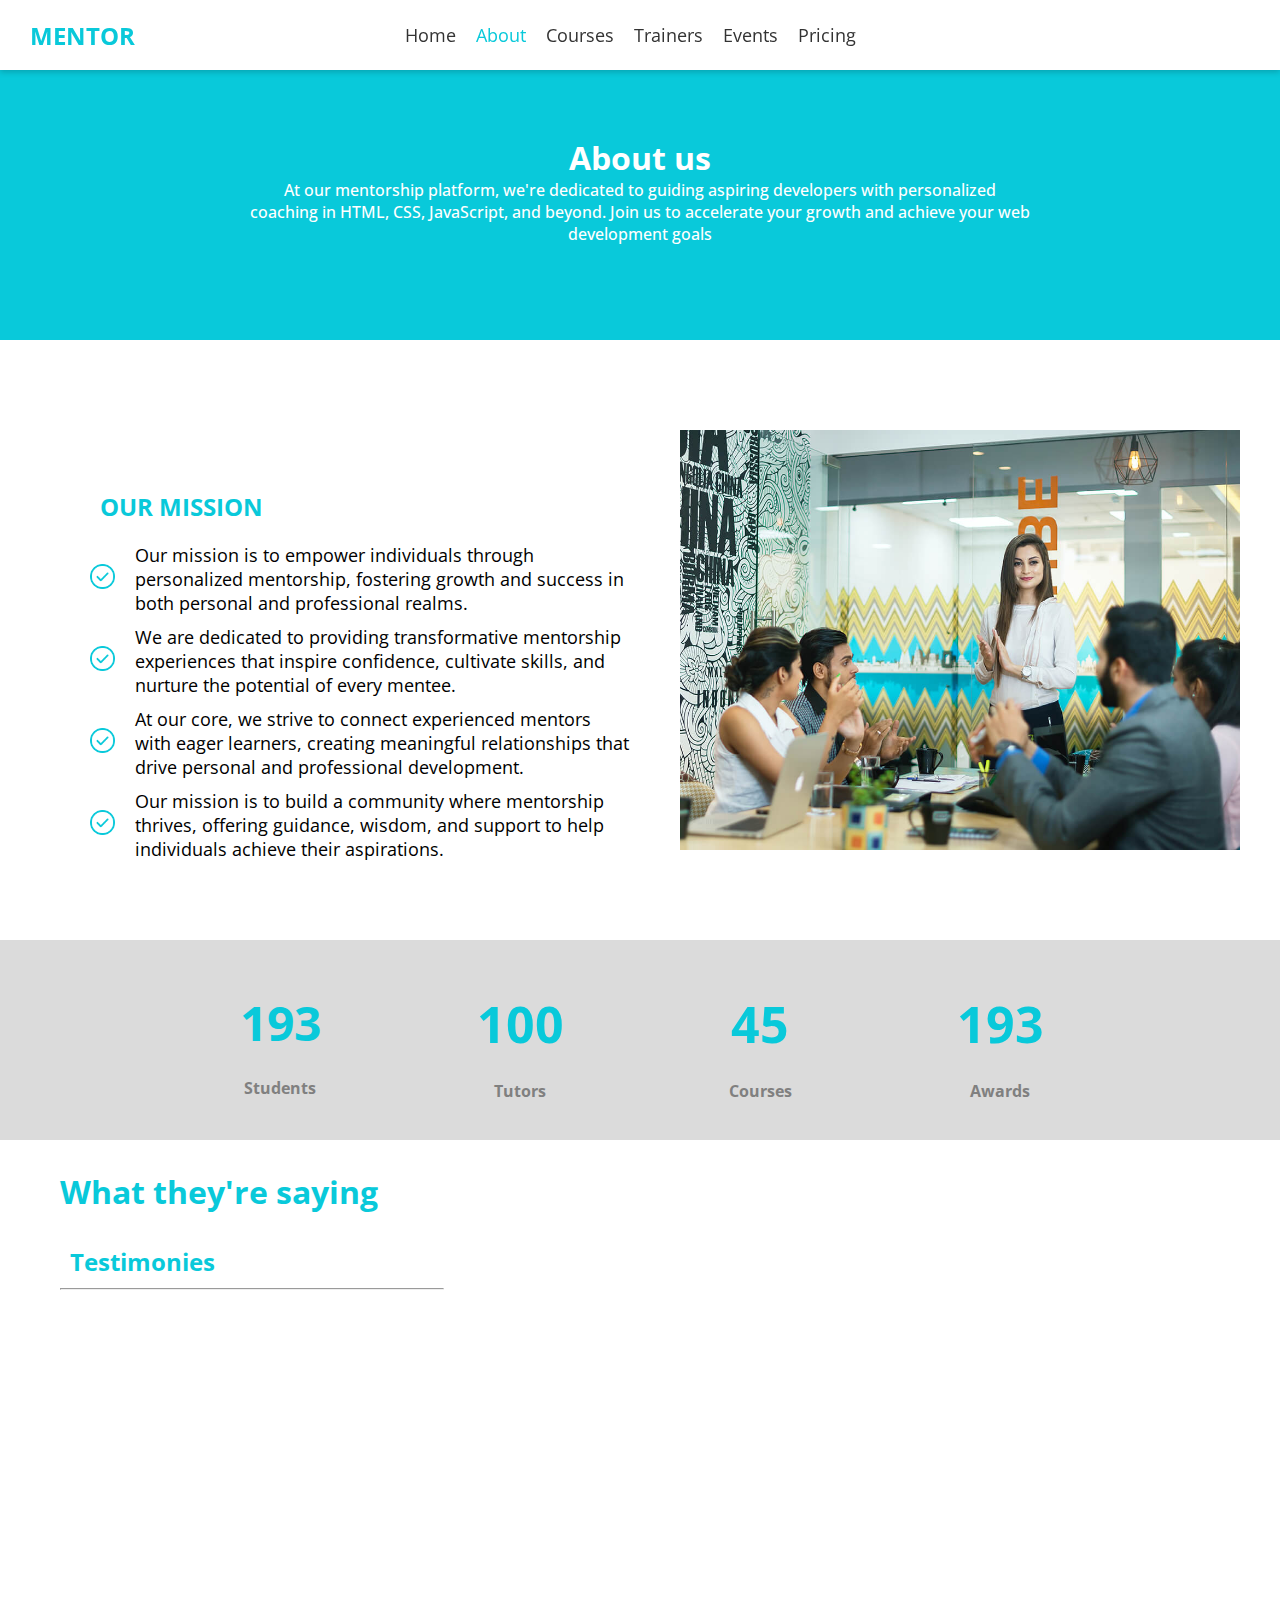
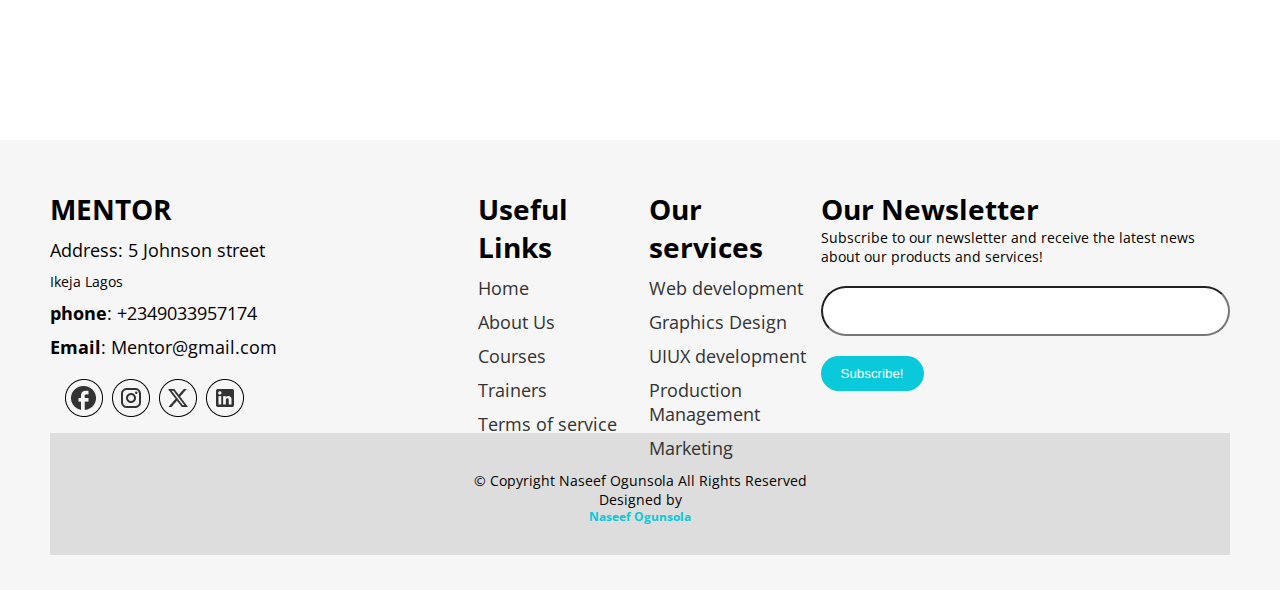
==== commit 89b942e3: "ki" ====
--- a/about.html
+++ b/about.html
@@ -28,7 +28,7 @@
           </div>
           <ul>
             <li><a href="/index.html">Home</a></li>
-            <li><a href="/about.html">About</a></li>
+            <li><a href="/about.html" id="active-nav">About</a></li>
             <li><a href="/courses.html">Courses</a></li>
             <li><a href="/trainers.html ">Trainers</a></li>
             <li><a href="/events.html">Events</a></li>
--- a/style.css
+++ b/style.css
@@ -62,11 +62,11 @@
   text-decoration: none;
 }
 
-.navbar a:hover {
-  color: #09c9da;
-}
-
-.navbar a.active {
+.navbar :hover {
+  color: #09c9da;
+}
+
+.navbar:focus {
   color: #09c9da;
 }
 /* HEAD END */
@@ -240,7 +240,7 @@
 }
 
 #why-us-text{
-  margin-bottom: 40px;
+  margin-bottom: 30px;
 }
 
 .small-about-us{
@@ -255,7 +255,10 @@
 
 #about-head{
   margin-bottom: 20px;
-}
+  color: #09c9da;
+}
+
+
 
 /* **************WHY US END************** */
 
@@ -309,6 +312,7 @@
 
 .inner-courses:hover {
   transform: scale(1.1);
+  border: solid 3px #09c9da;
 }
 
 .pic-course{
@@ -324,6 +328,14 @@
 .course-content{
   height: 50%;
   padding: 15px;
+}
+
+#course-link{
+  color:white;
+}
+
+#course-link:hover{
+  color: #09c9da;
 }
 
 .inner-course-head{
@@ -353,6 +365,14 @@
   cursor: pointer;
 }
 
+.course-name:hover{
+  cursor: pointer;
+  background-color: white;
+  color: #09c9da;
+  border: solid 1px #09c9da;
+  transition: 0.4s ease;
+}
+
 #description{
   margin-bottom: 20px;
 }
@@ -389,6 +409,11 @@
 #heart{
   margin-left: 10px;
 }
+
+#heart:hover{
+  color: pink;
+}
+
 .james{
   margin-left: 10px;
 }
@@ -565,6 +590,14 @@
   cursor: pointer;
 }
 
+
+#subscribe:hover{
+  background-color: white;
+  color: #09c9da;
+  border: #09c9da solid 1px;
+  transition: 0.5s ease;
+}
+
 .copyright{
   width: 100%;
   height: 50%;
@@ -586,6 +619,9 @@
 }
 /* ***********ABOUT PAGE START********** */
 
+#about-section-read-more{
+  width: 100%;
+}
 .aboutpage-container{
   height: 100%;
   width: 100%;
@@ -595,6 +631,8 @@
   height: 300px;
   width: 100%;
   margin-top: 40px;
+  padding-left: 250px;
+  padding-right: 250px;
   background-color: #09c9da;
   color: white;
   text-align: center;
@@ -602,6 +640,7 @@
   justify-content: center;
   align-items: center;
   flex-direction: column;
+  font-weight: 500;
 }
 
 
@@ -993,6 +1032,7 @@
   background-color: white;
   color: #09c9da;
   cursor: pointer;
+  border: solid 1px #09c9da;
 }
 
 #course-link{
@@ -1114,6 +1154,10 @@
   border-radius: 5px;
 }
 
+#name:focus{
+  border: solid 2px #09c9da;
+}
+
 .left-horizontal{
   width:40%;
 }
@@ -1140,9 +1184,15 @@
   justify-content: space-between;
 }
 
+input:focus {
+  border: 1px solid #09c9da; 
+}
+
 #card-type{
   height: 50px;
-  width: 200px;
+  width: 390px;
+  border: solid 2px black;
+  border-radius: 5px;
 }
 
 .inner-horizontal1{
@@ -1187,4 +1237,100 @@
   background-color: white;
   color: #09c9da;
   border: solid 1px #09c9da;
-}+}
+
+
+
+/* *********checkout page end*********** */
+
+
+/* *********contact page start*********** */
+
+.contact-page-section{
+  height: 700px;
+  border: solid 2px red;
+  padding: 50px;
+  display: flex;
+  justify-content: center;
+  align-items: center;
+}
+
+.inner-contact-page-container{
+  height: 100%;
+  width: 30%;
+  padding: 30px;
+  background-color: #e3e3e3;
+  border-radius: 20px;
+  border: solid #a8a8a8 1px;
+  display: flex;
+  flex-direction: column;
+  text-align: center;
+  justify-content: center;
+  align-items: center;
+}
+
+#contact-page-picture{
+  height: 250px;
+  border-radius: 200px;
+  width: 250px;
+}
+
+
+
+.course-button{
+  width: 100%;
+  margin-top: 50px;
+  border: none;
+  color: white;
+  background-color: #09c9da;
+  padding: 20px;
+  border-radius: 20px;
+  transition: 0.2s ease;
+  font-size: large;
+}
+
+.course-button:hover{
+  background-color: white;
+  color: #09c9da;
+  border: solid 2px #09c9da;
+  cursor: pointer;
+}
+
+
+#active-nav{
+  color: #09c9da;
+}
+
+
+
+.overlay {
+  display: none;
+  position: fixed;
+  top: 0;
+  left: 0;
+  width: 100%;
+  height: 100%;
+  background-color: rgba(0, 0, 0, 0.7);
+  z-index: 1000;
+  text-align: center;
+}
+
+.overlay-content {
+  position: absolute;
+  top: 50%;
+  left: 50%;
+  transform: translate(-50%, -50%);
+  background-color: white;
+  padding: 20px;
+  border-radius: 5px;
+  text-align: center;
+  box-shadow: 0 0 10px rgba(0, 0, 0, 0.3);
+}
+
+.close-btn {
+  position: absolute;
+  top: 10px;
+  right: 15px;
+  font-size: 24px;
+  cursor: pointer;
+}
